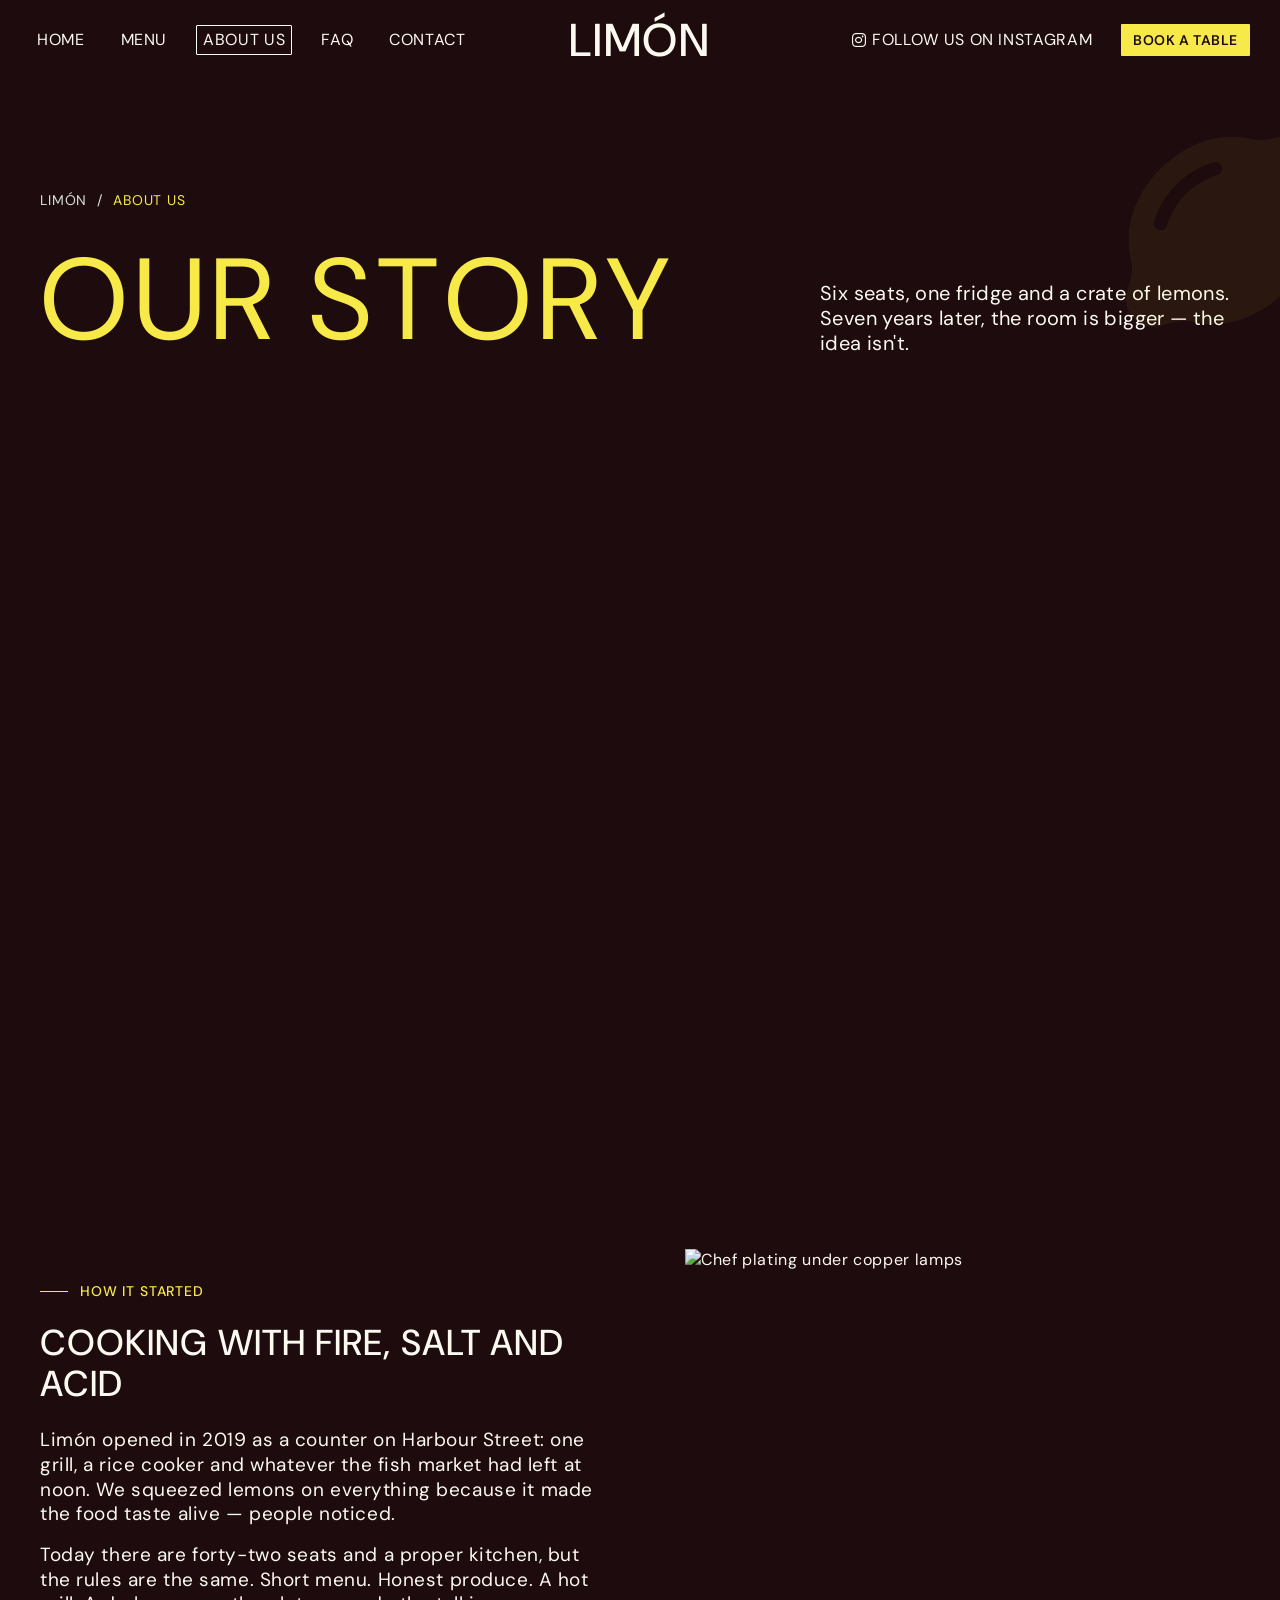
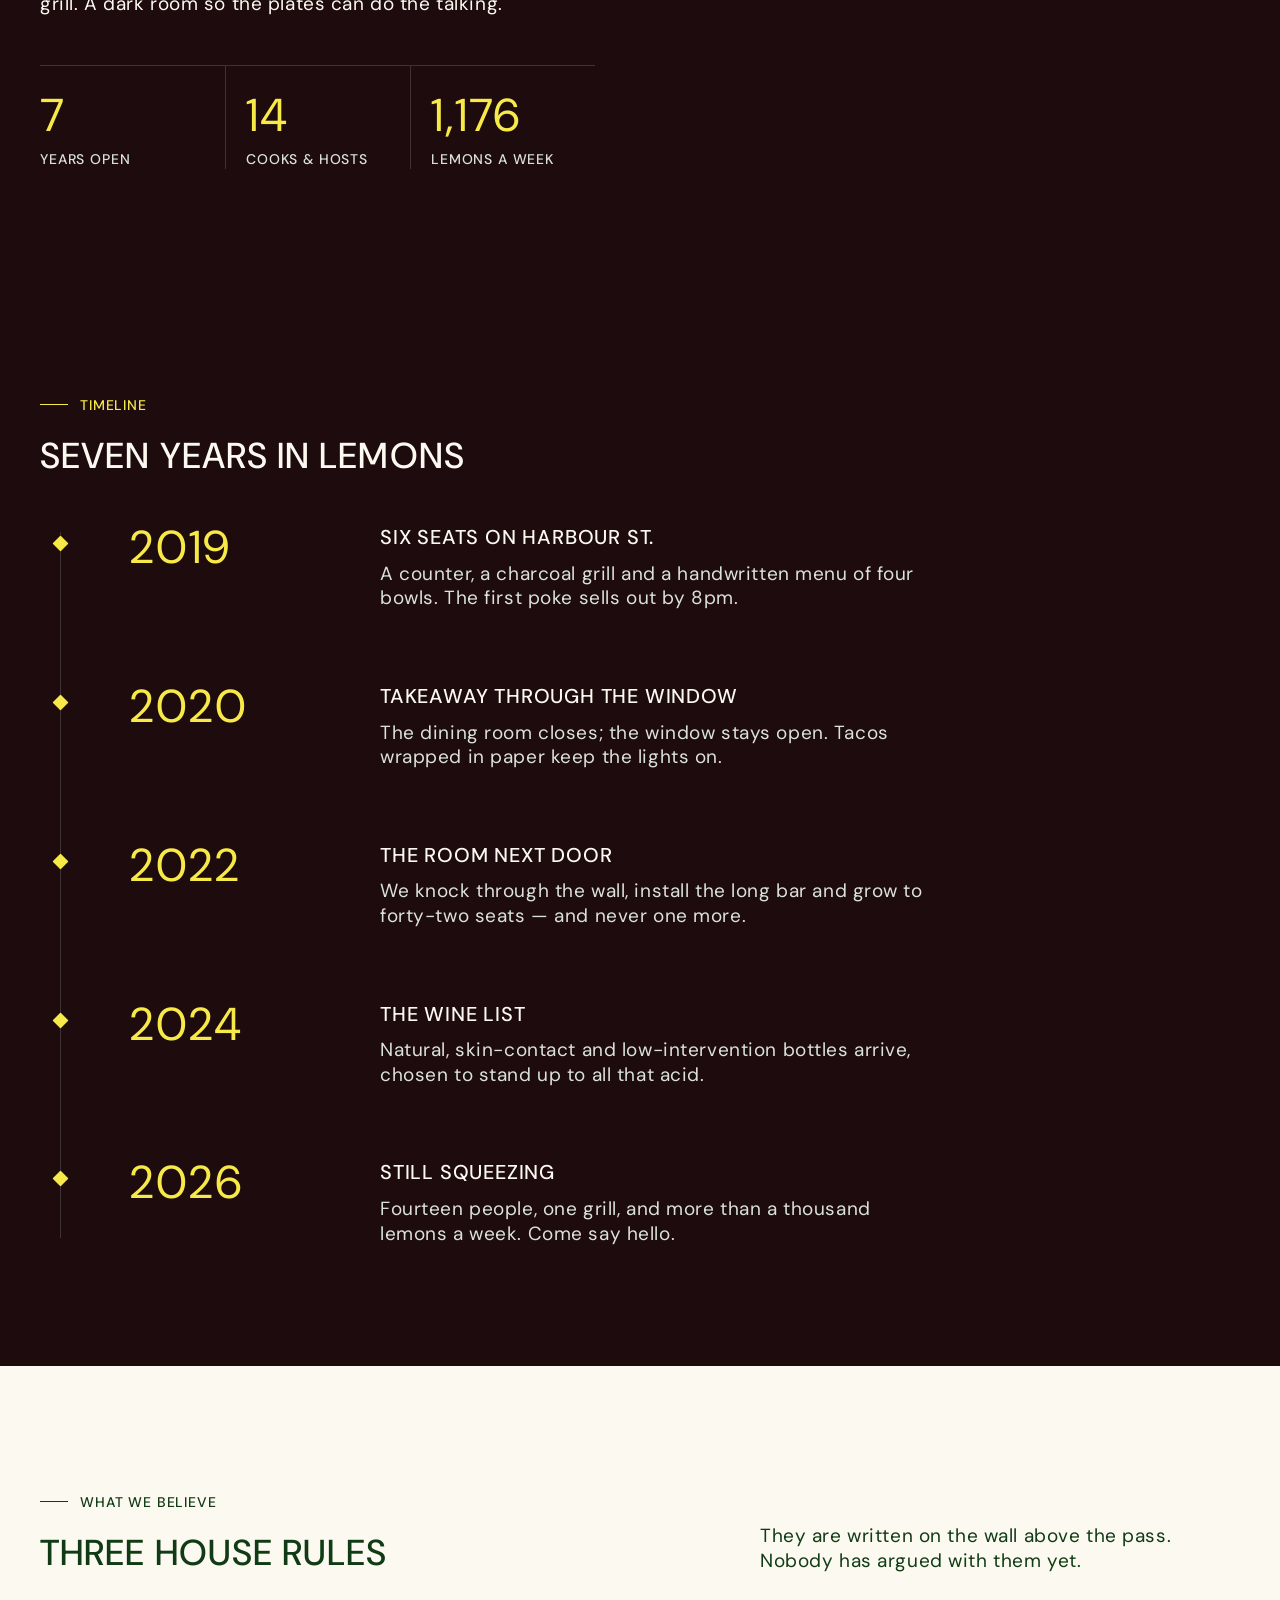
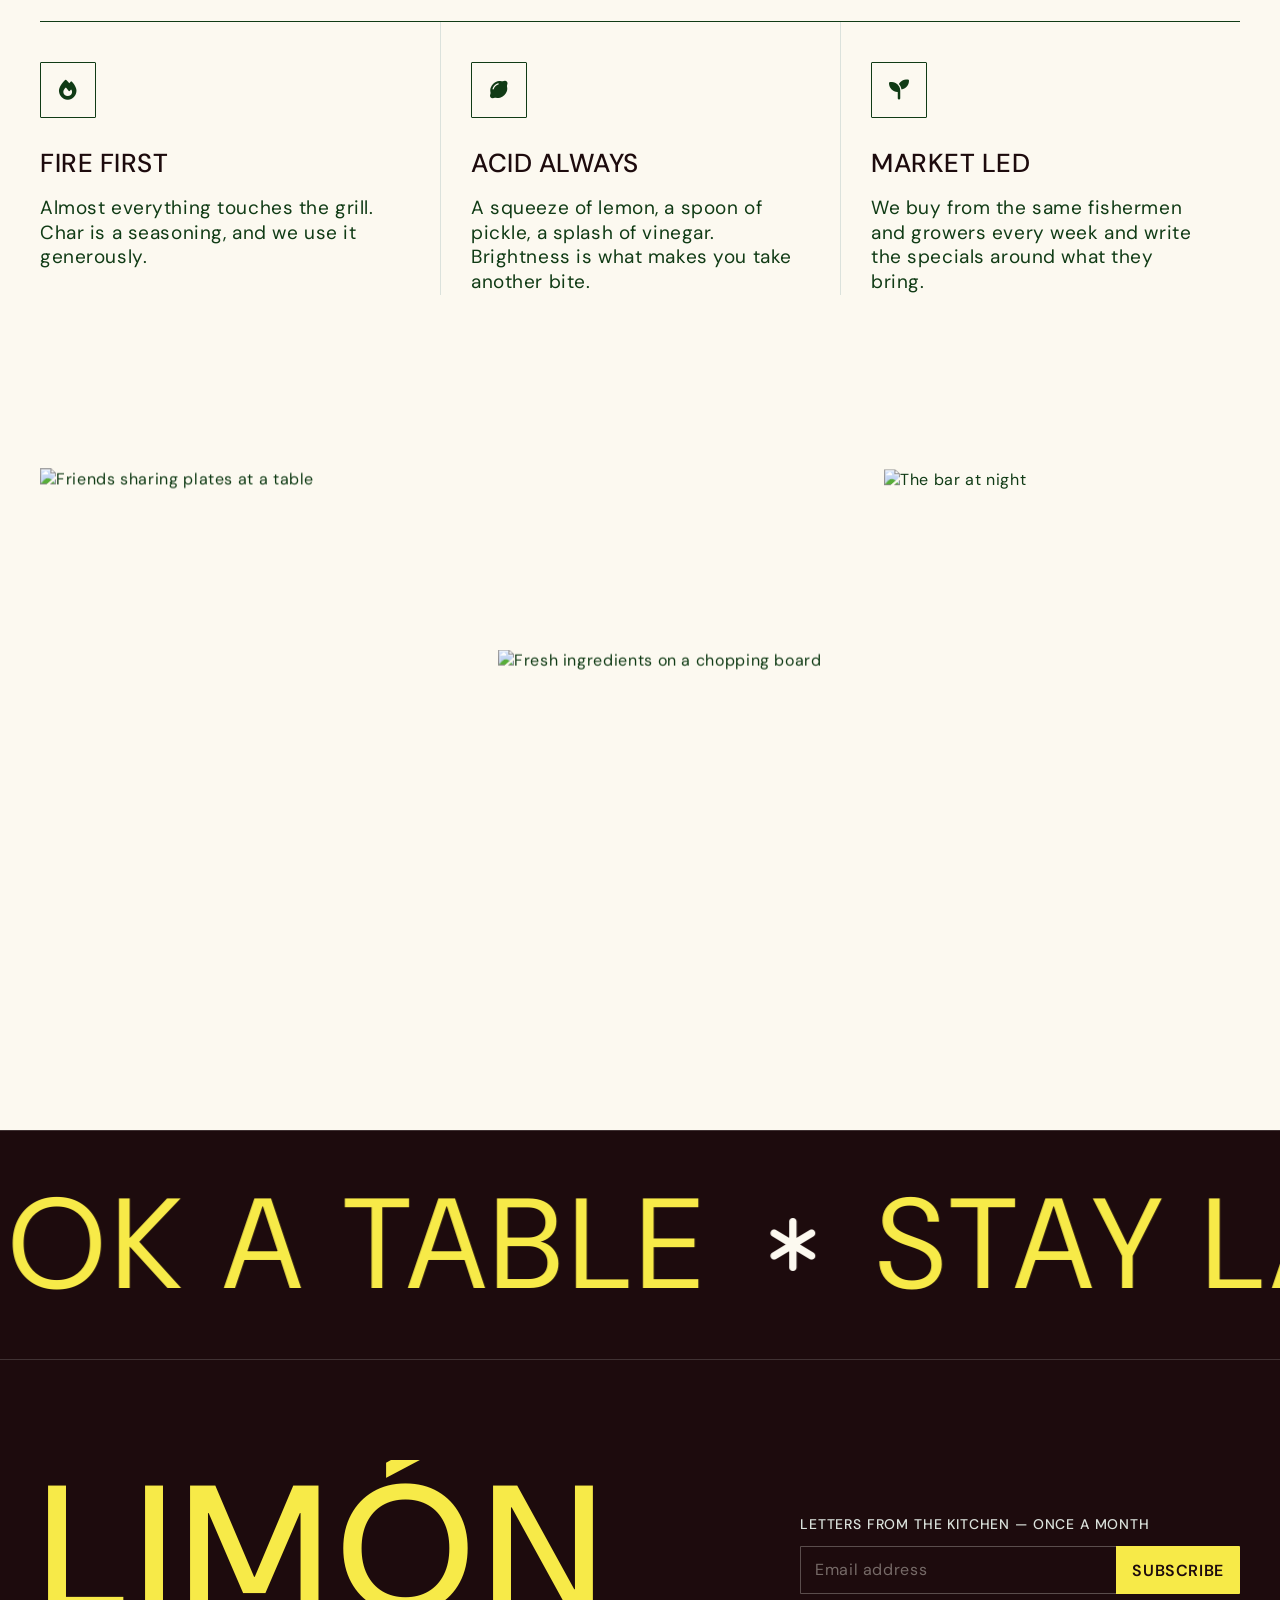
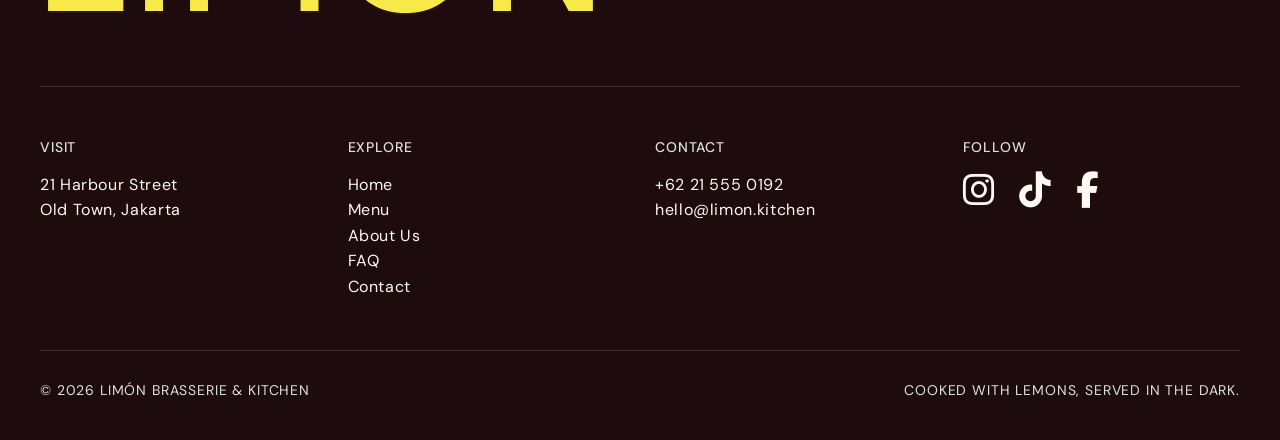
==== about.html @ ebf8ff34 "Add Limón restaurant website Five-page static site (home, menu, about, FAQ, contact) with page trans" ====
<!DOCTYPE html>
<html lang="en">
<head>
  <meta charset="UTF-8" />
  <meta name="viewport" content="width=device-width, initial-scale=1.0" />
  <title>About Us — Limón</title>
  <meta name="description" content="From a six-seat counter to a 42-seat brasserie: the story of Limón on Harbour Street." />
  <link rel="preconnect" href="https://fonts.googleapis.com" />
  <link rel="preconnect" href="https://fonts.gstatic.com" crossorigin />
  <link href="https://fonts.googleapis.com/css2?family=DM+Sans:opsz,wght@9..40,300;9..40,400;9..40,500;9..40,600;9..40,700&display=swap" rel="stylesheet" />
  <link rel="stylesheet" href="https://cdnjs.cloudflare.com/ajax/libs/font-awesome/6.5.1/css/all.min.css" />
  <link rel="stylesheet" href="css/style.css" />
</head>
<body class="page-about">

  <!-- Page transition curtain -->
  <div class="curtain" aria-hidden="true">
    <div class="curtain__panel curtain__panel--lemon"></div>
    <div class="curtain__panel"><span class="curtain__logo">LIMÓN</span></div>
  </div>

  <!-- ============ TOP NAVIGATION ============ -->
  <header class="nav" id="nav">
    <div class="nav__inner">
      <nav class="nav__group nav__group--left" aria-label="Primary">
        <a href="index.html" class="nav__link">Home</a>
        <a href="menu.html" class="nav__link">Menu</a>
        <a href="about.html" class="nav__link is-active">About Us</a>
        <a href="faq.html" class="nav__link">FAQ</a>
        <a href="contact.html" class="nav__link">Contact</a>
      </nav>

      <a href="index.html" class="nav__logo">LIMÓN</a>

      <div class="nav__group nav__group--right">
        <a href="https://instagram.com" target="_blank" rel="noopener" class="nav__link nav__link--ig">
          <i class="fa-brands fa-instagram"></i> Follow us on Instagram
        </a>
        <a href="contact.html" class="btn btn--lemon btn--sm">Book a table</a>
      </div>

      <button class="nav__toggle" id="navToggle" aria-label="Open menu" aria-expanded="false">
        <span></span><span></span>
      </button>
    </div>
    <div class="nav__progress" aria-hidden="true"></div>

    <!-- Mobile drawer -->
    <div class="drawer" id="drawer" aria-hidden="true">
      <a href="index.html" class="drawer__link">Home <small>01</small></a>
      <a href="menu.html" class="drawer__link">Menu <small>02</small></a>
      <a href="about.html" class="drawer__link is-active">About Us <small>03</small></a>
      <a href="faq.html" class="drawer__link">FAQ <small>04</small></a>
      <a href="contact.html" class="drawer__link">Contact <small>05</small></a>
      <a href="contact.html" class="btn btn--lemon drawer__cta">Book a table</a>
      <a href="https://instagram.com" target="_blank" rel="noopener" class="drawer__ig">
        <i class="fa-brands fa-instagram"></i> Follow us on Instagram
      </a>
    </div>
  </header>

  <main>
    <!-- ============ PAGE HERO ============ -->
    <section class="page-hero">
      <i class="fa-solid fa-lemon page-hero__deco" aria-hidden="true"></i>
      <div class="container">
        <nav class="page-hero__crumb reveal" aria-label="Breadcrumb"><a href="index.html">Limón</a><span>/</span><span>About us</span></nav>
        <div class="page-hero__row">
          <h1 class="page-hero__title" data-split="chars" data-delay="200">Our Story</h1>
          <p class="page-hero__sub reveal">Six seats, one fridge and a crate of lemons. Seven years later, the room is bigger — the idea isn't.</p>
        </div>
      </div>
    </section>

    <div class="banner img-reveal">
      <img src="https://images.unsplash.com/photo-1517248135467-4c7edcad34c4?auto=format&amp;fit=crop&amp;w=2000&amp;q=80" alt="The Limón dining room at night" data-parallax="0.18" data-scale="1.2" />
    </div>

    <!-- ============ STORY ============ -->
    <section class="section section--dark">
      <div class="container about__inner">
        <div class="about__text">
          <p class="eyebrow reveal">How it started</p>
          <h2 class="heading heading--cream" data-split="words">Cooking with fire, salt and acid</h2>
          <p class="body body--cream reveal">Limón opened in 2019 as a counter on Harbour Street: one grill, a rice cooker and whatever the fish market had left at noon. We squeezed lemons on everything because it made the food taste alive — people noticed.</p>
          <p class="body body--cream reveal">Today there are forty-two seats and a proper kitchen, but the rules are the same. Short menu. Honest produce. A hot grill. A dark room so the plates can do the talking.</p>
          <div class="stats reveal">
            <div class="stat"><span class="stat__num" data-count="7">0</span><span class="caption">Years open</span></div>
            <div class="stat"><span class="stat__num" data-count="14">0</span><span class="caption">Cooks &amp; hosts</span></div>
            <div class="stat"><span class="stat__num" data-count="1200" data-suffix="+">0</span><span class="caption">Lemons a week</span></div>
          </div>
        </div>
        <div class="about__media img-reveal">
          <img src="https://images.unsplash.com/photo-1577219491135-ce391730fb2c?auto=format&amp;fit=crop&amp;w=1200&amp;q=80" alt="Chef plating under copper lamps" loading="lazy" data-parallax="0.1" />
        </div>
      </div>
    </section>

    <!-- ============ TIMELINE ============ -->
    <section class="section section--dark" style="padding-top:0">
      <div class="container">
        <div class="section-head">
          <p class="eyebrow reveal">Timeline</p>
          <h2 class="heading heading--cream" data-split="words">Seven years in lemons</h2>
        </div>
        <div class="timeline">
          <span class="timeline__track"></span><span class="timeline__fill"></span>
          <div class="tl-item reveal"><span class="tl-item__year">2019</span><div><h3>Six seats on Harbour St.</h3><p>A counter, a charcoal grill and a handwritten menu of four bowls. The first poke sells out by 8pm.</p></div></div>
          <div class="tl-item reveal"><span class="tl-item__year">2020</span><div><h3>Takeaway through the window</h3><p>The dining room closes; the window stays open. Tacos wrapped in paper keep the lights on.</p></div></div>
          <div class="tl-item reveal"><span class="tl-item__year">2022</span><div><h3>The room next door</h3><p>We knock through the wall, install the long bar and grow to forty-two seats — and never one more.</p></div></div>
          <div class="tl-item reveal"><span class="tl-item__year">2024</span><div><h3>The wine list</h3><p>Natural, skin-contact and low-intervention bottles arrive, chosen to stand up to all that acid.</p></div></div>
          <div class="tl-item reveal"><span class="tl-item__year">2026</span><div><h3>Still squeezing</h3><p>Fourteen people, one grill, and more than a thousand lemons a week. Come say hello.</p></div></div>
        </div>
      </div>
    </section>

    <!-- ============ VALUES ============ -->
    <section class="section section--cream">
      <div class="container">
        <div class="section-head section-head--split">
          <div>
            <p class="eyebrow eyebrow--dark reveal">What we believe</p>
            <h2 class="heading" data-split="words">Three house rules</h2>
          </div>
          <p class="body section-head__intro reveal">They are written on the wall above the pass. Nobody has argued with them yet.</p>
        </div>
        <div class="values">
          <div class="value reveal"><div class="value__icon"><i class="fa-solid fa-fire"></i></div><h3>Fire first</h3><p>Almost everything touches the grill. Char is a seasoning, and we use it generously.</p></div>
          <div class="value reveal"><div class="value__icon"><i class="fa-solid fa-lemon"></i></div><h3>Acid always</h3><p>A squeeze of lemon, a spoon of pickle, a splash of vinegar. Brightness is what makes you take another bite.</p></div>
          <div class="value reveal"><div class="value__icon"><i class="fa-solid fa-seedling"></i></div><h3>Market led</h3><p>We buy from the same fishermen and growers every week and write the specials around what they bring.</p></div>
        </div>
      </div>
    </section>

    <!-- ============ GALLERY ============ -->
    <section class="section section--cream" style="padding-top:0">
      <div class="container gallery">
        <div class="gallery__item img-reveal"><img src="https://images.unsplash.com/photo-1466978913421-dad2ebd01d17?auto=format&amp;fit=crop&amp;w=900&amp;q=80" alt="Friends sharing plates at a table" loading="lazy" data-parallax="0.06" /></div>
        <div class="gallery__item img-reveal"><img src="https://images.unsplash.com/photo-1466637574441-749b8f19452f?auto=format&amp;fit=crop&amp;w=900&amp;q=80" alt="Fresh ingredients on a chopping board" loading="lazy" data-parallax="0.14" /></div>
        <div class="gallery__item img-reveal"><img src="https://images.unsplash.com/photo-1514933651103-005eec06c04b?auto=format&amp;fit=crop&amp;w=900&amp;q=80" alt="The bar at night" loading="lazy" data-parallax="0.09" /></div>
      </div>
    </section>

    <!-- ============ CTA BAND ============ -->
    <a href="contact.html" class="cta-band" data-marquee="-1" data-speed="1.2" data-cursor="Book">
      <div class="marquee__track">
        <div class="marquee__group">
          <span>Book a table</span><i class="fa-solid fa-asterisk"></i>
          <span>Stay late</span><i class="fa-solid fa-asterisk"></i>
        </div>
      </div>
    </a>

  </main>

  <!-- ============ FOOTER ============ -->
  <footer class="footer">
    <div class="container">
      <div class="footer__top">
        <a href="index.html" class="footer__logo">LIMÓN</a>
        <form class="newsletter reveal" id="newsletter" novalidate>
          <label for="nlEmail" class="caption">Letters from the kitchen — once a month</label>
          <div class="newsletter__row">
            <input type="email" id="nlEmail" placeholder="Email address" required />
            <button type="submit" class="btn btn--lemon">Subscribe</button>
          </div>
          <p class="form__msg" id="nlMsg" role="status" aria-live="polite"></p>
        </form>
      </div>

      <div class="footer__cols">
        <div class="reveal">
          <span class="caption">Visit</span>
          <p>21 Harbour Street<br />Old Town, Jakarta</p>
        </div>
        <div class="reveal">
          <span class="caption">Explore</span>
          <ul>
            <li><a href="index.html">Home</a></li>
            <li><a href="menu.html">Menu</a></li>
            <li><a href="about.html">About Us</a></li>
            <li><a href="faq.html">FAQ</a></li>
            <li><a href="contact.html">Contact</a></li>
          </ul>
        </div>
        <div class="reveal">
          <span class="caption">Contact</span>
          <p><a href="tel:+62215550192">+62 21 555 0192</a><br /><a href="mailto:hello@limon.kitchen">hello@limon.kitchen</a></p>
        </div>
        <div class="reveal">
          <span class="caption">Follow</span>
          <div class="socials">
            <a href="https://instagram.com" target="_blank" rel="noopener" aria-label="Instagram"><i class="fa-brands fa-instagram"></i></a>
            <a href="https://tiktok.com" target="_blank" rel="noopener" aria-label="TikTok"><i class="fa-brands fa-tiktok"></i></a>
            <a href="https://facebook.com" target="_blank" rel="noopener" aria-label="Facebook"><i class="fa-brands fa-facebook-f"></i></a>
          </div>
        </div>
      </div>

      <div class="footer__bottom">
        <span>© <span class="js-year">2026</span> Limón Brasserie &amp; Kitchen</span>
        <span>Cooked with lemons, served in the dark.</span>
      </div>
    </div>
  </footer>

  <!-- Back to top -->
  <a href="#" class="to-top" id="toTop" aria-label="Back to top"><i class="fa-solid fa-chevron-up"></i></a>

  <script src="js/main.js"></script>
</body>
</html>
---- css/style.css ----
/* ==========================================================
   Limón — moody brasserie under candlelight
   ========================================================== */

:root {
  /* Colors */
  --color-black-olive: #1d0b0d;
  --color-forest-ink: #103b15;
  --color-lemon-zest: #f7ea48;
  --color-warm-cream: #fcf9f0;
  --color-sage-mist: #dbe2dc;
  --color-pure-white: #ffffff;
  --hairline-dark: rgba(219, 226, 220, 0.18);

  /* Type — VenusCom substitute */
  --font-venuscom: 'VenusCom', 'DM Sans', ui-sans-serif, system-ui, -apple-system, BlinkMacSystemFont, "Segoe UI", Roboto, sans-serif;

  /* Type scale */
  --text-caption: 14px;     --leading-caption: 1.45;     --tracking-caption: 0.84px;
  --text-body-sm: 16px;     --leading-body-sm: 1.37;     --tracking-body-sm: 0.64px;
  --text-body: 19px;        --leading-body: 1.3;         --tracking-body: 0.57px;
  --text-body-lg: 20px;     --leading-body-lg: 1.25;     --tracking-body-lg: 0.4px;
  --text-subheading: 26px;  --leading-subheading: 1.2;   --tracking-subheading: 0.52px;
  --text-heading-sm: 30px;  --leading-heading-sm: 1.15;  --tracking-heading-sm: 0.9px;
  --text-heading: 36px;     --leading-heading: 1.15;     --tracking-heading: 1.08px;
  --text-heading-lg: 46px;  --leading-heading-lg: 1.1;   --tracking-heading-lg: 1.84px;
  --text-display: 68px;     --leading-display: 1.01;     --tracking-display: 4.08px;
  --text-display-xl: 75px;  --leading-display-xl: 1;     --tracking-display-xl: 4.5px;

  /* Spacing */
  --spacing-4: 4px;
  --spacing-8: 8px;
  --spacing-12: 12px;
  --spacing-16: 16px;
  --spacing-20: 20px;
  --spacing-120: 120px;

  /* Layout */
  --page-max-width: 1200px;
  --section-gap: 60px;
  --card-padding: 30px;
  --gutter: 30px;
  --nav-h: 80px;

  /* Radius */
  --radius-cards: 0px;
  --radius-sm: 1px;
  --radius-circular: 40px;

  --ease: cubic-bezier(.2, .7, .2, 1);
  --ease-in-out: cubic-bezier(.76, 0, .24, 1);
}

/* ---------- Reset ---------- */
*, *::before, *::after { box-sizing: border-box; margin: 0; padding: 0; }
html { scroll-behavior: smooth; scroll-padding-top: var(--nav-h); -webkit-text-size-adjust: 100%; }
body {
  font-family: var(--font-venuscom);
  font-size: var(--text-body-sm);
  line-height: var(--leading-body-sm);
  letter-spacing: var(--tracking-body-sm);
  color: var(--color-warm-cream);
  background: var(--color-black-olive);
  -webkit-font-smoothing: antialiased;
  overflow-x: hidden;
}
img { display: block; max-width: 100%; }
a { color: inherit; text-decoration: none; }
button { font: inherit; letter-spacing: inherit; color: inherit; background: none; border: 0; cursor: pointer; }
ul { list-style: none; }
::selection { background: var(--color-lemon-zest); color: var(--color-black-olive); }

.container {
  width: 100%;
  max-width: calc(var(--page-max-width) + var(--gutter) * 2);
  margin: 0 auto;
  padding: 0 var(--gutter);
}

/* ==========================================================
   PAGE TRANSITION CURTAIN
   ========================================================== */
.curtain { position: fixed; inset: 0; z-index: 300; pointer-events: none; }
.curtain__panel {
  position: absolute;
  inset: 0;
  background: var(--color-black-olive);
  display: grid;
  place-items: center;
  animation: curtainUp .95s var(--ease-in-out) .2s both;
}
.curtain__panel--lemon { background: var(--color-lemon-zest); animation-delay: .32s; }
.curtain__logo {
  font-size: var(--text-heading-lg);
  font-weight: 500;
  letter-spacing: 0.3em;
  padding-left: 0.3em;
  color: var(--color-lemon-zest);
  animation: curtainLogo .6s var(--ease) both;
}
@keyframes curtainUp { from { transform: translateY(0); } to { transform: translateY(-100%); } }
@keyframes curtainIn { from { transform: translateY(100%); } to { transform: translateY(0); } }
@keyframes curtainLogo { from { opacity: 0; letter-spacing: 0.6em; } to { opacity: 1; letter-spacing: 0.3em; } }

.curtain.is-leaving { pointer-events: all; }
.curtain.is-leaving .curtain__panel--lemon { animation: curtainIn .55s var(--ease-in-out) 0s both; }
.curtain.is-leaving .curtain__panel:not(.curtain__panel--lemon) { animation: curtainIn .6s var(--ease-in-out) .12s both; }
.curtain.is-leaving .curtain__logo { animation: curtainLogo .5s var(--ease) .4s both; }

/* ==========================================================
   CUSTOM CURSOR + HOVER PREVIEW
   ========================================================== */
.cursor {
  position: fixed;
  top: 0; left: 0;
  z-index: 250;
  width: 10px; height: 10px;
  margin: -5px 0 0 -5px;
  border-radius: 50%;
  background: var(--color-pure-white);
  mix-blend-mode: difference;
  pointer-events: none;
  display: grid;
  place-items: center;
  opacity: 0;
  transition: width .35s var(--ease), height .35s var(--ease), margin .35s var(--ease), opacity .3s;
}
.cursor.is-visible { opacity: 1; }
.cursor.is-link { width: 44px; height: 44px; margin: -22px 0 0 -22px; }
.cursor.has-label { width: 92px; height: 92px; margin: -46px 0 0 -46px; }
.cursor__label {
  font-size: 12px;
  font-weight: 600;
  letter-spacing: 0.08em;
  text-transform: uppercase;
  color: var(--color-black-olive);
  opacity: 0;
  transform: scale(.6);
  transition: opacity .25s, transform .35s var(--ease);
}
.cursor.has-label .cursor__label { opacity: 1; transform: none; }
@media (hover: none), (pointer: coarse) { .cursor { display: none; } }

.hover-preview {
  position: fixed;
  top: 0; left: 0;
  z-index: 60;
  width: 260px;
  aspect-ratio: 4 / 5;
  margin: -170px 0 0 -130px;
  overflow: hidden;
  pointer-events: none;
  opacity: 0;
  transition: opacity .3s;
}
.hover-preview.is-visible { opacity: 1; }
.hover-preview img {
  position: absolute; inset: 0;
  width: 100%; height: 100%;
  object-fit: cover;
  opacity: 0;
  transform: scale(1.15);
  transition: opacity .35s, transform .6s var(--ease);
}
.hover-preview img.is-active { opacity: 1; transform: none; }

/* ---------- Typography ---------- */
.caption {
  display: block;
  font-size: var(--text-caption);
  line-height: var(--leading-caption);
  letter-spacing: var(--tracking-caption);
  text-transform: uppercase;
  font-weight: 500;
  color: var(--color-sage-mist);
}
.eyebrow {
  display: inline-flex;
  align-items: center;
  gap: 12px;
  font-size: var(--text-caption);
  line-height: var(--leading-caption);
  letter-spacing: var(--tracking-caption);
  text-transform: uppercase;
  font-weight: 500;
  color: var(--color-lemon-zest);
  margin-bottom: var(--spacing-20);
}
.eyebrow::before {
  content: '';
  width: 28px; height: 1px;
  background: currentColor;
  transform-origin: left;
  transform: scaleX(0);
  transition: transform .9s var(--ease) .3s;
}
.eyebrow.is-in::before, .is-in .eyebrow::before { transform: scaleX(1); }
.eyebrow--dark { color: var(--color-forest-ink); }

.heading-sm {
  font-size: var(--text-heading-sm);
  line-height: var(--leading-heading-sm);
  letter-spacing: var(--tracking-heading-sm);
  font-weight: 500;
  text-transform: uppercase;
}
.heading {
  font-size: var(--text-heading);
  line-height: var(--leading-heading);
  letter-spacing: var(--tracking-heading);
  font-weight: 500;
  text-transform: uppercase;
  color: var(--color-forest-ink);
  margin-bottom: 24px;
}
.heading--cream { color: var(--color-warm-cream); }
.heading-lg {
  font-size: var(--text-heading-lg);
  line-height: var(--leading-heading-lg);
  letter-spacing: var(--tracking-heading-lg);
  font-weight: 400;
  text-transform: uppercase;
  color: var(--color-lemon-zest);
  margin-bottom: 40px;
}
.body {
  font-size: var(--text-body);
  line-height: var(--leading-body);
  letter-spacing: var(--tracking-body);
  font-weight: 400;
  color: var(--color-forest-ink);
  max-width: 640px;
}
.body + .body { margin-top: 16px; }
.body--cream { color: var(--color-warm-cream); }

/* ---------- Buttons & links ---------- */
.btn {
  position: relative;
  display: inline-flex;
  align-items: center;
  justify-content: center;
  gap: 8px;
  padding: 12px 16px;
  border-radius: var(--radius-sm);
  font-size: var(--text-body-sm);
  font-weight: 600;
  letter-spacing: 0.04em;
  line-height: 1.2;
  text-transform: uppercase;
  white-space: nowrap;
  overflow: hidden;
  isolation: isolate;
  transition: color .35s var(--ease), transform .4s var(--ease);
}
.btn--lemon { background: var(--color-lemon-zest); color: var(--color-black-olive); }
/* cream wipe fills from below on hover */
.btn--lemon::before {
  content: '';
  position: absolute; inset: 0;
  z-index: -1;
  background: var(--color-warm-cream);
  transform: translateY(101%);
  transition: transform .45s var(--ease);
}
.btn--lemon:hover::before { transform: none; }
.btn__text { display: inline-block; position: relative; overflow: hidden; }
.btn__text span { display: block; transition: transform .45s var(--ease); }
.btn__text span + span { position: absolute; top: 100%; left: 0; }
.btn:hover .btn__text span { transform: translateY(-100%); }
.btn--sm { padding: 8px 12px; font-size: var(--text-caption); }

.link-ghost {
  position: relative;
  display: inline-flex;
  align-items: center;
  gap: 6px;
  font-size: var(--text-body-sm);
  font-weight: 500;
  letter-spacing: 0.04em;
  text-transform: uppercase;
  color: var(--color-forest-ink);
  padding-bottom: 3px;
}
.link-ghost::after {
  content: '';
  position: absolute;
  left: 0; right: 0; bottom: 0;
  height: 1px;
  background: currentColor;
  transform: scaleX(0);
  transform-origin: right;
  transition: transform .5s var(--ease);
}
.link-ghost:hover::after { transform: scaleX(1); transform-origin: left; }
.link-ghost i { font-size: 14px; transition: transform .35s var(--ease); }
.link-ghost:hover i { transform: translateX(5px); }
.link-ghost--cream { color: var(--color-warm-cream); }
.link-ghost--lemon { color: var(--color-lemon-zest); }

/* ==========================================================
   NAVIGATION
   ========================================================== */
.nav {
  position: sticky;
  top: 0;
  z-index: 100;
  background: var(--color-black-olive);
  border-bottom: 1px solid transparent;
  transition: border-color .3s, transform .5s var(--ease);
}
.nav.is-scrolled { border-bottom-color: var(--hairline-dark); }
.nav.is-hidden { transform: translateY(-100%); }
.nav__progress {
  position: absolute;
  left: 0; bottom: -1px;
  width: 100%; height: 2px;
  background: var(--color-lemon-zest);
  transform-origin: left;
  transform: scaleX(0);
}
.nav__inner {
  display: grid;
  grid-template-columns: 1fr auto 1fr;
  align-items: center;
  height: var(--nav-h);
  padding: 0 var(--gutter);
  max-width: 1440px;
  margin: 0 auto;
}
.nav__group { display: flex; align-items: center; gap: 22px; }
.nav__group--right { justify-content: flex-end; }
.nav__link {
  position: relative;
  font-size: var(--text-body-sm);
  font-weight: 400;
  letter-spacing: 0.04em;
  text-transform: uppercase;
  color: var(--color-warm-cream);
  padding: 3px 6px;
  border: 1px solid transparent;
  border-radius: var(--radius-sm);
  transition: border-color .3s, color .2s;
  white-space: nowrap;
  overflow: hidden;
}
.nav__link span { display: block; transition: transform .45s var(--ease); }
.nav__link span + span { position: absolute; left: 6px; top: calc(100% + 3px); color: var(--color-lemon-zest); }
.nav__link:hover span { transform: translateY(calc(-100% - 3px)); }
.nav__link.is-active { border-color: var(--color-pure-white); }
.nav__link--ig { display: inline-flex; gap: 6px; align-items: center; }
.nav__link--ig:hover { color: var(--color-lemon-zest); }
.nav__logo {
  display: flex;
  font-size: var(--text-heading-lg);
  font-weight: 500;
  letter-spacing: var(--tracking-heading-lg);
  line-height: 1;
  color: var(--color-warm-cream);
  padding: 0 32px;
}
.nav__logo span { display: inline-block; transition: transform .45s var(--ease), color .3s; }
.nav__logo:hover span { color: var(--color-lemon-zest); transform: translateY(-4px); }
.nav__logo:hover span:nth-child(2) { transition-delay: .04s; }
.nav__logo:hover span:nth-child(3) { transition-delay: .08s; }
.nav__logo:hover span:nth-child(4) { transition-delay: .12s; }
.nav__logo:hover span:nth-child(5) { transition-delay: .16s; }

.nav__toggle {
  display: none;
  width: 40px; height: 40px;
  position: relative;
  justify-self: end;
}
.nav__toggle span {
  position: absolute;
  left: 8px; right: 8px;
  height: 1px;
  background: var(--color-warm-cream);
  transition: transform .4s var(--ease), top .4s var(--ease), right .4s var(--ease);
}
.nav__toggle span:first-child { top: 15px; }
.nav__toggle span:last-child { top: 24px; right: 14px; }
.nav__toggle:hover span:last-child { right: 8px; }
.nav__toggle[aria-expanded="true"] span:first-child { top: 20px; transform: rotate(45deg); }
.nav__toggle[aria-expanded="true"] span:last-child { top: 20px; right: 8px; transform: rotate(-45deg); }

.drawer {
  position: fixed;
  top: var(--nav-h); left: 0; right: 0;
  height: calc(100vh - var(--nav-h));
  height: calc(100dvh - var(--nav-h));
  display: flex;
  flex-direction: column;
  padding: 16px var(--gutter) 40px;
  background: var(--color-black-olive);
  border-top: 1px solid var(--hairline-dark);
  clip-path: inset(0 0 100% 0);
  visibility: hidden;
  transition: clip-path .7s var(--ease-in-out), visibility 0s .7s;
  overflow-y: auto;
}
.nav.is-open .drawer { clip-path: inset(0 0 0 0); visibility: visible; transition: clip-path .7s var(--ease-in-out); }
.drawer > * { opacity: 0; transform: translateY(30px); transition: opacity .5s, transform .6s var(--ease); }
.nav.is-open .drawer > * { opacity: 1; transform: none; }
.nav.is-open .drawer > *:nth-child(1) { transition-delay: .2s; }
.nav.is-open .drawer > *:nth-child(2) { transition-delay: .26s; }
.nav.is-open .drawer > *:nth-child(3) { transition-delay: .32s; }
.nav.is-open .drawer > *:nth-child(4) { transition-delay: .38s; }
.nav.is-open .drawer > *:nth-child(5) { transition-delay: .44s; }
.nav.is-open .drawer > *:nth-child(6) { transition-delay: .5s; }
.nav.is-open .drawer > *:nth-child(7) { transition-delay: .56s; }
.drawer__link {
  display: flex;
  justify-content: space-between;
  align-items: center;
  font-size: var(--text-heading);
  letter-spacing: var(--tracking-heading);
  text-transform: uppercase;
  padding: 16px 0;
  border-bottom: 1px solid var(--hairline-dark);
}
.drawer__link small { font-size: var(--text-caption); color: var(--color-sage-mist); letter-spacing: var(--tracking-caption); }
.drawer__link.is-active { color: var(--color-lemon-zest); }
.drawer__cta { margin-top: 28px; align-self: flex-start; }
.drawer__ig {
  margin-top: 20px;
  font-size: var(--text-caption);
  letter-spacing: var(--tracking-caption);
  text-transform: uppercase;
  color: var(--color-sage-mist);
}

/* ==========================================================
   HERO (home)
   ========================================================== */
.hero {
  position: relative;
  min-height: calc(100vh - var(--nav-h));
  min-height: calc(100svh - var(--nav-h));
  display: flex;
  flex-direction: column;
  justify-content: space-between;
  background: var(--color-black-olive);
  overflow: hidden;
}
.hero__media {
  position: absolute;
  top: 0; right: 0; bottom: 96px;
  width: 60%;
  overflow: hidden;
  clip-path: inset(0 0 0 100%);
  animation: wipeLeft 1.4s var(--ease-in-out) .9s forwards;
}
@keyframes wipeLeft { to { clip-path: inset(0 0 0 0); } }
.hero__slides { position: absolute; inset: -8% 0; }
.hero__slide {
  position: absolute; inset: 0;
  opacity: 0;
  transition: opacity 1.4s ease;
}
.hero__slide img { width: 100%; height: 100%; object-fit: cover; }
.hero__slide.is-active { opacity: 1; }
.hero__slide.is-active img { animation: kenburns 7s linear both; }
@keyframes kenburns { from { transform: scale(1.14) translateX(1.5%); } to { transform: scale(1.02) translateX(0); } }

.hero__counter {
  position: absolute;
  right: 24px; bottom: 20px;
  z-index: 2;
  display: flex;
  align-items: center;
  gap: 12px;
  font-size: var(--text-caption);
  letter-spacing: var(--tracking-caption);
  color: var(--color-warm-cream);
  background: var(--color-black-olive);
  padding: 8px 12px;
}
.hero__bar { width: 60px; height: 1px; background: var(--hairline-dark); position: relative; overflow: hidden; }
.hero__bar i { position: absolute; inset: 0; background: var(--color-lemon-zest); transform-origin: left; transform: scaleX(0); }
.hero__bar i.is-running { animation: barFill 6s linear forwards; }
@keyframes barFill { to { transform: scaleX(1); } }

.hero__content {
  position: relative;
  z-index: 2;
  padding-top: 120px;
  padding-bottom: 60px;
}
.hero__title {
  display: flex;
  flex-direction: column;
  gap: 20px;
  font-size: var(--text-display-xl);
  line-height: var(--leading-display-xl);
  letter-spacing: var(--tracking-display-xl);
  font-weight: 400;
  text-transform: uppercase;
  color: var(--color-lemon-zest);
  margin-bottom: 28px;
}
.hero__title > span:last-child { padding-left: 1.4em; }
.hero__sub {
  font-size: var(--text-body-lg);
  line-height: var(--leading-body-lg);
  letter-spacing: var(--tracking-body-lg);
  color: var(--color-warm-cream);
  max-width: 420px;
  margin-bottom: 36px;
}
.hero__actions { display: flex; align-items: center; gap: 28px; flex-wrap: wrap; }

.hero__info {
  position: relative;
  z-index: 2;
  display: grid;
  grid-template-columns: repeat(3, 1fr);
  height: 96px;
  align-items: center;
}
.hero__info::before {
  content: '';
  position: absolute; top: 0; left: var(--gutter); right: var(--gutter);
  height: 1px; background: var(--hairline-dark);
  transform-origin: left; transform: scaleX(0);
  animation: lineGrow 1.4s var(--ease) 1.2s forwards;
}
@keyframes lineGrow { to { transform: scaleX(1); } }
.hero__info-item { display: flex; flex-direction: column; gap: 4px; font-size: var(--text-body-sm); }
.hero__info-item + .hero__info-item { padding-left: 30px; border-left: 1px solid var(--hairline-dark); }
.hero__info-item a:hover { color: var(--color-lemon-zest); }

/* Rotating badge */
.badge {
  position: absolute;
  z-index: 3;
  left: 40%;
  bottom: 60px;
  width: 150px; height: 150px;
  margin-left: -75px;
  opacity: 0;
  transform: scale(.4) rotate(-90deg);
  animation: badgeIn 1.2s var(--ease) 1.7s forwards;
}
@keyframes badgeIn { to { opacity: 1; transform: none; } }
.badge__ring { width: 100%; height: 100%; will-change: transform; }
.badge__ring circle { fill: var(--color-black-olive); }
.badge__ring text {
  fill: var(--color-lemon-zest);
  font-family: var(--font-venuscom);
  font-size: 13.5px;
  font-weight: 500;
  letter-spacing: 3.2px;
  text-transform: uppercase;
}
.badge__icon {
  position: absolute;
  inset: 0;
  display: grid;
  place-items: center;
  font-size: 30px;
  color: var(--color-lemon-zest);
  animation: bob 3s ease-in-out infinite;
}
@keyframes bob { 50% { transform: translateY(-6px) rotate(-12deg); } }

/* ==========================================================
   PAGE HERO (inner pages)
   ========================================================== */
.page-hero {
  position: relative;
  padding: 110px 0 70px;
  background: var(--color-black-olive);
  overflow: hidden;
}
.page-hero__crumb {
  display: flex;
  gap: 10px;
  font-size: var(--text-caption);
  letter-spacing: var(--tracking-caption);
  text-transform: uppercase;
  color: var(--color-sage-mist);
  margin-bottom: 36px;
}
.page-hero__crumb a:hover { color: var(--color-lemon-zest); }
.page-hero__crumb span:last-child { color: var(--color-lemon-zest); }
.page-hero__row {
  display: grid;
  grid-template-columns: 1.3fr 1fr;
  gap: 40px;
  align-items: end;
}
.page-hero__title {
  font-size: clamp(var(--text-heading-lg), 9vw, 128px);
  line-height: .95;
  letter-spacing: 0.06em;
  font-weight: 400;
  text-transform: uppercase;
  color: var(--color-lemon-zest);
}
.page-hero__sub {
  font-size: var(--text-body-lg);
  line-height: var(--leading-body-lg);
  letter-spacing: var(--tracking-body-lg);
  color: var(--color-warm-cream);
  max-width: 420px;
  justify-self: end;
}
.page-hero__deco {
  position: absolute;
  right: -40px; top: 40px;
  font-size: 220px;
  color: var(--color-lemon-zest);
  opacity: .06;
  animation: spin 40s linear infinite;
  pointer-events: none;
}
@keyframes spin { to { transform: rotate(360deg); } }

.banner {
  height: 70vh;
  min-height: 420px;
  overflow: hidden;
  position: relative;
}
.banner img { width: 100%; height: 100%; object-fit: cover; transform: scale(1.2); will-change: transform; }

/* ==========================================================
   MARQUEES
   ========================================================== */
.marquee {
  overflow: hidden;
  background: var(--color-black-olive);
  border-top: 1px solid var(--hairline-dark);
  border-bottom: 1px solid var(--hairline-dark);
  padding: 22px 0;
}
.marquee__track {
  display: flex;
  align-items: center;
  width: max-content;
  will-change: transform;
}
.marquee__group { display: flex; align-items: center; gap: 40px; padding-right: 40px; }
.marquee__group span {
  font-size: var(--text-heading-sm);
  letter-spacing: var(--tracking-heading-sm);
  text-transform: uppercase;
  color: var(--color-warm-cream);
  white-space: nowrap;
}
.marquee__group i { color: var(--color-lemon-zest); font-size: 18px; animation: spin 6s linear infinite; }
.marquee--lemon { background: var(--color-lemon-zest); border: 0; }
.marquee--lemon .marquee__group span { color: var(--color-black-olive); }
.marquee--lemon .marquee__group i { color: var(--color-black-olive); }

/* Image strip */
.strip { overflow: hidden; background: var(--color-black-olive); padding: 0 0 var(--spacing-120); }
.strip .marquee__group { gap: 20px; padding-right: 20px; align-items: flex-start; }
.strip figure { width: 340px; flex-shrink: 0; }
.strip figure:nth-child(even) { width: 260px; margin-top: 80px; }
.strip .strip__img { aspect-ratio: 4 / 5; overflow: hidden; }
.strip img { width: 100%; height: 100%; object-fit: cover; transition: transform 1s var(--ease); }
.strip figure:hover img { transform: scale(1.08); }
.strip figcaption { margin-top: 12px; }

/* Big CTA band */
.cta-band {
  display: block;
  background: var(--color-black-olive);
  border-top: 1px solid var(--hairline-dark);
  border-bottom: 1px solid var(--hairline-dark);
  padding: 50px 0;
  overflow: hidden;
}
.cta-band .marquee__group { gap: 60px; padding-right: 60px; }
.cta-band .marquee__group span {
  font-size: clamp(64px, 10vw, 150px);
  line-height: 1;
  letter-spacing: 0.06em;
  color: var(--color-lemon-zest);
  transition: color .4s;
}
.cta-band .marquee__group i { font-size: 60px; color: var(--color-warm-cream); animation-duration: 10s; }
.cta-band:hover .marquee__group span { color: var(--color-warm-cream); }
.cta-band:hover .marquee__group i { color: var(--color-lemon-zest); }

/* ==========================================================
   SECTIONS
   ========================================================== */
.section { padding: var(--spacing-120) 0; position: relative; }
.section--cream { background: var(--color-warm-cream); color: var(--color-forest-ink); }
.section--dark { background: var(--color-black-olive); color: var(--color-warm-cream); }
.section--forest { background: var(--color-forest-ink); color: var(--color-warm-cream); }

.section-head { margin-bottom: 48px; }
.section-head--split {
  display: grid;
  grid-template-columns: 1fr 1fr;
  gap: 30px;
  align-items: end;
}
.section-head--split .heading { margin-bottom: 0; }
.section-head__intro { justify-self: end; max-width: 480px; }
.section-foot { margin-top: 64px; display: flex; justify-content: center; }

/* Scroll-scrubbed statement */
.statement {
  font-size: clamp(var(--text-heading-sm), 4.2vw, 56px);
  line-height: 1.2;
  letter-spacing: 0.03em;
  font-weight: 400;
  color: var(--color-forest-ink);
  max-width: 1100px;
}
.statement .sw { opacity: .14; transition: opacity .35s ease; }
.statement .sw.is-lit { opacity: 1; }
.statement__pill {
  display: inline-block;
  width: 1.9em; height: .95em;
  vertical-align: -0.08em;
  overflow: hidden;
  margin: 0 .1em;
}
.statement__pill img { width: 100%; height: 100%; object-fit: cover; }
.statement-wrap { display: grid; grid-template-columns: 200px 1fr; gap: 30px; }

/* ---------- Menu filters ---------- */
.filters {
  display: flex;
  flex-wrap: wrap;
  gap: 8px;
  padding-bottom: 24px;
  margin-bottom: 48px;
  border-bottom: 1px solid var(--color-forest-ink);
}
.filters--sticky {
  position: sticky;
  top: 0;
  z-index: 20;
  background: var(--color-warm-cream);
  padding-top: 20px;
  transition: top .5s var(--ease);
}
body.nav-visible .filters--sticky { top: var(--nav-h); }
.filter {
  position: relative;
  font-size: var(--text-body-sm);
  font-weight: 500;
  letter-spacing: 0.04em;
  text-transform: uppercase;
  color: var(--color-forest-ink);
  padding: 6px 10px;
  border: 1px solid transparent;
  border-radius: var(--radius-sm);
  transition: border-color .3s, color .3s;
}
.filter sup { font-size: 10px; margin-left: 3px; opacity: .6; }
.filter:hover { border-color: var(--color-sage-mist); }
.filter.is-active { border-color: var(--color-forest-ink); }

/* ---------- Food cards ---------- */
.grid--3 {
  display: grid;
  grid-template-columns: repeat(3, 1fr);
  column-gap: 30px;
  row-gap: 64px;
}
.food-card { display: flex; flex-direction: column; transition: opacity .35s ease, transform .5s var(--ease); }
.food-card.is-hidden { display: none; }
.food-card.is-leaving { opacity: 0; transform: scale(.96) translateY(10px); }
.food-card.is-entering { opacity: 0; transform: translateY(30px); }
.food-card__img {
  position: relative;
  aspect-ratio: 1 / 1;
  overflow: hidden;
  border-radius: var(--radius-cards);
  background: var(--color-sage-mist);
  margin-bottom: 30px;
}
.food-card__img img {
  width: 100%; height: 100%;
  object-fit: cover;
  transition: transform 1.1s var(--ease);
}
.food-card:hover .food-card__img img { transform: scale(1.07) rotate(.6deg); }
.food-card__tag {
  position: absolute;
  top: 16px; left: 16px;
  font-size: 12px;
  font-weight: 600;
  letter-spacing: 0.08em;
  text-transform: uppercase;
  background: var(--color-black-olive);
  color: var(--color-lemon-zest);
  padding: 5px 8px;
  border-radius: var(--radius-sm);
}
.food-card__head {
  display: flex;
  justify-content: space-between;
  align-items: baseline;
  gap: 12px;
  margin-bottom: 12px;
}
.food-card__title {
  font-size: var(--text-body-lg);
  line-height: var(--leading-body-lg);
  letter-spacing: 0.04em;
  font-weight: 500;
  text-transform: uppercase;
  color: var(--color-black-olive);
}
.food-card__price { font-size: var(--text-body-lg); font-weight: 500; color: var(--color-forest-ink); }
.food-card__desc {
  font-size: var(--text-body);
  line-height: var(--leading-body);
  letter-spacing: var(--tracking-body);
  color: var(--color-forest-ink);
  margin-bottom: 20px;
  flex: 1;
}

/* ---------- Featured dish ---------- */
.feature { padding-top: 0; }
.feature__inner {
  display: grid;
  grid-template-columns: 45% 55%;
  align-items: center;
  padding-top: var(--spacing-120);
  position: relative;
}
.feature__inner::before {
  content: '';
  position: absolute; top: 0; left: var(--gutter); right: var(--gutter);
  height: 1px; background: var(--color-sage-mist);
  transform-origin: left; transform: scaleX(0);
  transition: transform 1.4s var(--ease);
}
.feature__inner.is-in::before { transform: scaleX(1); }
.feature__text { padding-right: 60px; }
.feature__list { margin: 32px 0; border-top: 1px solid var(--color-forest-ink); }
.feature__list li {
  display: flex;
  justify-content: space-between;
  gap: 20px;
  padding: 14px 0;
  border-bottom: 1px solid var(--color-sage-mist);
  font-size: var(--text-body-sm);
  letter-spacing: var(--tracking-body-sm);
  transition: padding .4s var(--ease);
}
.feature__list li:hover { padding-left: 10px; padding-right: 10px; }
.feature__list li span:first-child { text-transform: uppercase; font-weight: 500; }
.feature__list li span:last-child { color: var(--color-forest-ink); opacity: .75; text-align: right; }
.feature__foot { display: flex; align-items: center; gap: 30px; }
.feature__price { font-size: var(--text-heading); letter-spacing: var(--tracking-heading); font-weight: 500; color: var(--color-black-olive); }
.feature__media { aspect-ratio: 5 / 4; overflow: hidden; position: relative; }
.feature__media img { width: 100%; height: 100%; object-fit: cover; }
.feature__media .badge { left: auto; right: 24px; bottom: 24px; margin: 0; width: 120px; height: 120px; animation: none; opacity: 1; transform: none; }

/* Image reveal (curtain wipe) */
.img-reveal { clip-path: inset(100% 0 0 0); transition: clip-path 1.4s var(--ease-in-out); }
.img-reveal.is-in { clip-path: inset(0 0 0 0); }
.img-reveal > img { transform: scale(1.3); transition: transform 1.8s var(--ease); }
.img-reveal.is-in > img { transform: scale(1); }
.img-reveal--left { clip-path: inset(0 100% 0 0); }
.img-reveal--left.is-in { clip-path: inset(0 0 0 0); }
[data-parallax] { will-change: transform; transition: none !important; }

/* ---------- About teaser / About ---------- */
.about__inner {
  display: grid;
  grid-template-columns: 1fr 1fr;
  gap: 90px;
  align-items: center;
}
.about__media { aspect-ratio: 4 / 5; overflow: hidden; }
.about__media img { width: 100%; height: 118%; object-fit: cover; }
.stats {
  display: grid;
  grid-template-columns: repeat(3, 1fr);
  margin-top: 48px;
  border-top: 1px solid var(--hairline-dark);
}
.section--cream .stats { border-top-color: var(--color-forest-ink); }
.stat { padding: 24px 16px 0 0; }
.stat + .stat { padding-left: 20px; border-left: 1px solid var(--hairline-dark); }
.section--cream .stat + .stat { border-left-color: var(--color-sage-mist); }
.stat__num {
  display: block;
  font-size: var(--text-heading-lg);
  line-height: var(--leading-heading-lg);
  letter-spacing: var(--tracking-heading-lg);
  color: var(--color-lemon-zest);
  margin-bottom: 8px;
  font-variant-numeric: tabular-nums;
}
.section--cream .stat__num { color: var(--color-forest-ink); }
.section--cream .stat .caption { color: var(--color-forest-ink); }

/* Timeline */
.timeline { position: relative; padding-left: 90px; }
.timeline__track, .timeline__fill {
  position: absolute;
  left: 20px; top: 8px; bottom: 8px;
  width: 1px;
}
.timeline__track { background: var(--hairline-dark); }
.timeline__fill { background: var(--color-lemon-zest); transform-origin: top; transform: scaleY(0); }
.tl-item { position: relative; padding-bottom: 72px; display: grid; grid-template-columns: 220px 1fr; gap: 30px; }
.tl-item:last-child { padding-bottom: 0; }
.tl-item::before {
  content: '';
  position: absolute;
  left: -75px; top: 14px;
  width: 11px; height: 11px;
  background: var(--color-black-olive);
  border: 1px solid var(--color-sage-mist);
  transform: rotate(45deg) scale(.6);
  transition: background-color .5s, border-color .5s, transform .6s var(--ease);
}
.tl-item.is-in::before { background: var(--color-lemon-zest); border-color: var(--color-lemon-zest); transform: rotate(45deg) scale(1); }
.tl-item__year {
  font-size: var(--text-heading-lg);
  line-height: 1;
  letter-spacing: var(--tracking-heading-lg);
  color: var(--color-lemon-zest);
}
.tl-item h3 { font-size: var(--text-body-lg); letter-spacing: 0.04em; font-weight: 500; text-transform: uppercase; margin-bottom: 10px; }
.tl-item p { font-size: var(--text-body); line-height: var(--leading-body); letter-spacing: var(--tracking-body); color: var(--color-sage-mist); max-width: 560px; }

/* Values */
.values { display: grid; grid-template-columns: repeat(3, 1fr); border-top: 1px solid var(--color-forest-ink); }
.value { padding: 40px 30px 0 0; }
.value + .value { padding-left: 30px; border-left: 1px solid var(--color-sage-mist); }
.value__icon {
  width: 56px; height: 56px;
  display: grid; place-items: center;
  border: 1px solid var(--color-forest-ink);
  border-radius: var(--radius-sm);
  font-size: 20px;
  color: var(--color-forest-ink);
  margin-bottom: 28px;
  transition: transform .8s var(--ease);
}
.value:hover .value__icon { transform: rotate(90deg); }
.value h3 { font-size: var(--text-subheading); letter-spacing: var(--tracking-subheading); font-weight: 500; text-transform: uppercase; margin-bottom: 14px; color: var(--color-black-olive); }
.value p { font-size: var(--text-body); line-height: var(--leading-body); letter-spacing: var(--tracking-body); }

/* Gallery (parallax) */
.gallery { display: grid; grid-template-columns: 1.2fr 1fr 1fr; gap: 30px; align-items: start; }
.gallery__item { overflow: hidden; aspect-ratio: 3 / 4; }
.gallery__item:nth-child(2) { margin-top: 120px; }
.gallery__item:nth-child(3) { margin-top: 40px; }
.gallery__item img { width: 100%; height: 125%; object-fit: cover; }

/* ---------- Quotes ---------- */
.quotes { padding: 110px 0; text-align: center; overflow: hidden; }
.quotes__mark {
  font-size: 140px;
  line-height: .6;
  color: var(--color-lemon-zest);
  height: 60px;
  display: block;
  margin-bottom: 20px;
}
.quotes__slider { display: grid; }
.quote {
  grid-area: 1 / 1;
  visibility: hidden;
  transition: visibility .8s;
}
.quote.is-active { visibility: visible; }
.quote blockquote {
  font-size: var(--text-heading);
  line-height: 1.3;
  letter-spacing: var(--tracking-heading);
  font-weight: 400;
  color: var(--color-warm-cream);
  max-width: 920px;
  margin: 0 auto 28px;
}
.quote .w__i { transition-duration: .8s; }
.quote figcaption { color: var(--color-lemon-zest); opacity: 0; transition: opacity .6s .5s; }
.quote.is-active figcaption { opacity: 1; }
.quotes__dots { display: flex; justify-content: center; gap: 12px; margin-top: 40px; }
.dot {
  position: relative;
  width: 44px; height: 14px;
}
.dot::before, .dot i {
  content: '';
  position: absolute; left: 0; right: 0; top: 6px;
  height: 2px;
  background: rgba(252, 249, 240, 0.3);
}
.dot i { background: var(--color-lemon-zest); transform-origin: left; transform: scaleX(0); }
.dot.is-active i { animation: barFill 7s linear forwards; }

/* ---------- FAQ ---------- */
.faq {
  display: grid;
  grid-template-columns: 5fr 7fr;
  gap: 60px;
}
.faq__head .body { max-width: 380px; }
.faq__head { position: sticky; top: calc(var(--nav-h) + 40px); align-self: start; }
.faq__group + .faq__group { margin-top: 60px; }
.faq__group-title {
  display: flex;
  justify-content: space-between;
  font-size: var(--text-caption);
  letter-spacing: var(--tracking-caption);
  text-transform: uppercase;
  font-weight: 500;
  color: var(--color-forest-ink);
  margin-bottom: 16px;
}
.faq__list { border-top: 1px solid var(--color-forest-ink); }
.faq__item { border-bottom: 1px solid var(--color-forest-ink); }
.faq__q {
  width: 100%;
  display: flex;
  justify-content: space-between;
  align-items: center;
  gap: 20px;
  padding: 24px 0;
  text-align: left;
  font-size: var(--text-body-lg);
  line-height: var(--leading-body-lg);
  letter-spacing: var(--tracking-body-lg);
  font-weight: 500;
  color: var(--color-forest-ink);
  transition: padding .4s var(--ease);
}
.faq__q:hover { padding-left: 10px; }
.faq__q i {
  width: 32px; height: 32px;
  display: grid; place-items: center;
  border: 1px solid var(--color-sage-mist);
  border-radius: var(--radius-sm);
  font-size: 12px; flex-shrink: 0;
  transition: transform .5s var(--ease), background-color .3s, color .3s, border-color .3s;
}
.faq__item.is-open .faq__q i { transform: rotate(135deg); background: var(--color-forest-ink); color: var(--color-warm-cream); border-color: var(--color-forest-ink); }
.faq__a {
  display: grid;
  grid-template-rows: 0fr;
  transition: grid-template-rows .5s var(--ease);
}
.faq__a > p {
  overflow: hidden;
  font-size: var(--text-body);
  line-height: var(--leading-body);
  letter-spacing: var(--tracking-body);
  color: var(--color-forest-ink);
  max-width: 600px;
  opacity: 0;
  transform: translateY(-8px);
  transition: opacity .4s, transform .5s var(--ease), padding .5s var(--ease);
}
.faq__item.is-open .faq__a { grid-template-rows: 1fr; }
.faq__item.is-open .faq__a > p { padding-bottom: 26px; opacity: 1; transform: none; transition-delay: .1s; }

/* ---------- Drinks hover list ---------- */
.drinks { border-top: 1px solid var(--hairline-dark); }
.drink {
  position: relative;
  display: grid;
  grid-template-columns: 1.2fr 1.4fr auto;
  gap: 30px;
  align-items: baseline;
  padding: 30px 0;
  border-bottom: 1px solid var(--hairline-dark);
  overflow: hidden;
}
.drink::after {
  content: '';
  position: absolute; left: 0; bottom: -1px;
  width: 100%; height: 1px;
  background: var(--color-lemon-zest);
  transform: scaleX(0);
  transform-origin: right;
  transition: transform .6s var(--ease);
}
.drink:hover::after { transform: scaleX(1); transform-origin: left; }
.drink__name {
  font-size: var(--text-heading-sm);
  letter-spacing: var(--tracking-heading-sm);
  text-transform: uppercase;
  font-weight: 400;
  transition: transform .5s var(--ease), color .3s;
}
.drink:hover .drink__name { transform: translateX(16px); color: var(--color-lemon-zest); }
.drink__notes { font-size: var(--text-body-sm); color: var(--color-sage-mist); }
.drink__price { font-size: var(--text-body-lg); font-weight: 500; }

/* ---------- Contact ---------- */
.contact {
  display: grid;
  grid-template-columns: 5fr 7fr;
  gap: 80px;
}
.contact__block { margin-bottom: 32px; }
.contact__block .caption { margin-bottom: 8px; }
.contact__block p { font-size: var(--text-body); line-height: var(--leading-body); letter-spacing: var(--tracking-body); }
.contact__block a { transition: color .2s; }
.contact__block a:hover { color: var(--color-lemon-zest); }
.hours { max-width: 340px; }
.hours li {
  display: flex;
  justify-content: space-between;
  padding: 8px 0;
  border-bottom: 1px solid var(--hairline-dark);
  font-size: var(--text-body-sm);
  transition: color .3s, padding .4s var(--ease);
}
.hours li.is-today { color: var(--color-lemon-zest); padding-left: 8px; }

.status {
  display: inline-flex;
  align-items: center;
  gap: 12px;
  font-size: var(--text-caption);
  letter-spacing: var(--tracking-caption);
  text-transform: uppercase;
  border: 1px solid var(--hairline-dark);
  border-radius: var(--radius-sm);
  padding: 8px 12px;
  margin-bottom: 32px;
}
.status__dot { position: relative; width: 8px; height: 8px; border-radius: 50%; background: var(--color-sage-mist); }
.status.is-open .status__dot { background: var(--color-lemon-zest); }
.status.is-open .status__dot::after {
  content: '';
  position: absolute; inset: 0;
  border-radius: 50%;
  border: 1px solid var(--color-lemon-zest);
  animation: pulse 1.8s ease-out infinite;
}
@keyframes pulse { from { transform: scale(1); opacity: 1; } to { transform: scale(3.2); opacity: 0; } }

.form {
  align-self: start;
  display: flex;
  flex-direction: column;
  gap: 20px;
  border: 1px solid var(--hairline-dark);
  padding: 40px;
}
.form__row { display: grid; grid-template-columns: 1fr 1fr; gap: 20px; }
.form__row--3 { grid-template-columns: repeat(3, 1fr); }
.field { display: flex; flex-direction: column; gap: 8px; position: relative; }
.field input,
.field select,
.field textarea {
  width: 100%;
  font: inherit;
  font-size: var(--text-body-sm);
  letter-spacing: var(--tracking-body-sm);
  color: var(--color-warm-cream);
  background: transparent;
  border: 1px solid rgba(252, 249, 240, 0.28);
  border-radius: var(--radius-sm);
  padding: 12px 14px;
  outline: none;
  transition: border-color .3s, background-color .3s;
  color-scheme: dark;
}
.field select {
  appearance: none;
  -webkit-appearance: none;
  background-image: url("data:image/svg+xml,%3Csvg xmlns='http://www.w3.org/2000/svg' width='10' height='6' viewBox='0 0 10 6'%3E%3Cpath d='M1 1l4 4 4-4' fill='none' stroke='%23fcf9f0' stroke-width='1.2'/%3E%3C/svg%3E");
  background-repeat: no-repeat;
  background-position: right 14px center;
  padding-right: 34px;
}
.field select option { background: var(--color-black-olive); color: var(--color-warm-cream); }
.field textarea { resize: vertical; min-height: 96px; }
.field input::placeholder,
.field textarea::placeholder { color: rgba(252, 249, 240, 0.4); }
.field input:focus,
.field select:focus,
.field textarea:focus { border-color: var(--color-lemon-zest); background-color: rgba(247, 234, 72, 0.04); }
.field.is-invalid input,
.field.is-invalid select { border-color: var(--color-lemon-zest); border-style: dashed; animation: shake .4s; }
@keyframes shake { 20%, 60% { transform: translateX(-5px); } 40%, 80% { transform: translateX(5px); } }
.form__foot { display: flex; align-items: center; gap: 24px; flex-wrap: wrap; margin-top: 8px; }
.form__msg {
  font-size: var(--text-body-sm);
  letter-spacing: var(--tracking-body-sm);
  color: var(--color-lemon-zest);
}
.form__msg.is-new { animation: msgIn .6s var(--ease); }
@keyframes msgIn { from { opacity: 0; transform: translateY(8px); } }

.map { position: relative; aspect-ratio: 21 / 8; overflow: hidden; border-top: 1px solid var(--hairline-dark); }
.map iframe { width: 100%; height: 100%; border: 0; filter: grayscale(1) invert(.92) contrast(.85) sepia(.25); }
.map__pin {
  position: absolute;
  left: 50%; top: 50%;
  width: 18px; height: 18px;
  margin: -9px 0 0 -9px;
  background: var(--color-lemon-zest);
  transform: rotate(45deg);
  pointer-events: none;
}
.map__pin::after {
  content: '';
  position: absolute; inset: -1px;
  border: 1px solid var(--color-lemon-zest);
  animation: pulse 2s ease-out infinite;
}

/* ---------- Instagram ---------- */
.insta { background: var(--color-black-olive); padding-top: 20px; }
.insta__head {
  display: flex;
  justify-content: space-between;
  align-items: baseline;
  gap: 20px;
  flex-wrap: wrap;
  margin-bottom: 30px;
}
.insta__grid { display: grid; grid-template-columns: repeat(6, 1fr); }
.insta__grid a { aspect-ratio: 1 / 1; overflow: hidden; position: relative; }
.insta__grid a::after {
  content: '\f16d';
  font-family: 'Font Awesome 6 Brands';
  position: absolute; inset: 0;
  display: grid; place-items: center;
  font-size: 28px;
  color: var(--color-lemon-zest);
  opacity: 0;
  transform: scale(.5);
  transition: opacity .4s, transform .5s var(--ease);
}
.insta__grid a:hover::after { opacity: 1; transform: none; }
.insta__grid img {
  width: 100%; height: 100%;
  object-fit: cover;
  transition: transform 1s var(--ease), opacity .4s;
}
.insta__grid a:hover img { transform: scale(1.1); opacity: .45; }
.insta__grid a { opacity: 0; transform: translateY(40px); transition: opacity .8s, transform 1s var(--ease); }
.insta__grid.is-in a { opacity: 1; transform: none; }
.insta__grid.is-in a:nth-child(2) { transition-delay: .08s; }
.insta__grid.is-in a:nth-child(3) { transition-delay: .16s; }
.insta__grid.is-in a:nth-child(4) { transition-delay: .24s; }
.insta__grid.is-in a:nth-child(5) { transition-delay: .32s; }
.insta__grid.is-in a:nth-child(6) { transition-delay: .4s; }

/* ---------- Footer ---------- */
.footer { background: var(--color-black-olive); padding: 100px 0 40px; overflow: hidden; }
.footer__top {
  display: flex;
  justify-content: space-between;
  align-items: flex-end;
  gap: 40px;
  flex-wrap: wrap;
  padding-bottom: 60px;
  border-bottom: 1px solid var(--hairline-dark);
}
.footer__logo {
  display: flex;
  font-size: clamp(64px, 14vw, 180px);
  line-height: .85;
  letter-spacing: 0.06em;
  font-weight: 500;
  color: var(--color-lemon-zest);
  overflow: hidden;
  padding-top: .08em;
}
.footer__logo span {
  display: inline-block;
  transform: translateY(105%);
  transition: transform 1s var(--ease), color .3s;
}
.footer__logo.is-in span { transform: none; }
.footer__logo.is-in span:nth-child(2) { transition-delay: .06s; }
.footer__logo.is-in span:nth-child(3) { transition-delay: .12s; }
.footer__logo.is-in span:nth-child(4) { transition-delay: .18s; }
.footer__logo.is-in span:nth-child(5) { transition-delay: .24s; }
.footer__logo.is-in span:hover { transform: translateY(-8%); color: var(--color-warm-cream); transition-delay: 0s; transition-duration: .4s; }
.newsletter { width: 100%; max-width: 440px; }
.newsletter .caption { margin-bottom: 12px; }
.newsletter__row { display: flex; }
.newsletter__row input {
  flex: 1;
  min-width: 0;
  font: inherit;
  font-size: var(--text-body-sm);
  letter-spacing: var(--tracking-body-sm);
  color: var(--color-warm-cream);
  background: transparent;
  border: 1px solid rgba(252, 249, 240, 0.28);
  border-right: 0;
  border-radius: var(--radius-sm) 0 0 var(--radius-sm);
  padding: 12px 14px;
  outline: none;
  transition: border-color .3s;
}
.newsletter__row input:focus { border-color: var(--color-lemon-zest); }
.newsletter__row input::placeholder { color: rgba(252, 249, 240, 0.4); }
.newsletter__row .btn { border-radius: 0 var(--radius-sm) var(--radius-sm) 0; }
.newsletter .form__msg { margin-top: 10px; min-height: 22px; }

.footer__cols {
  display: grid;
  grid-template-columns: repeat(4, 1fr);
  gap: 30px;
  padding: 50px 0;
}
.footer__cols .caption { margin-bottom: 14px; }
.footer__cols p, .footer__cols li { font-size: var(--text-body-sm); line-height: 1.6; }
.footer__cols a { transition: color .2s; }
.footer__cols a:hover { color: var(--color-lemon-zest); }
.socials { display: flex; gap: 24px; }
.socials a { font-size: 36px; line-height: 1; color: var(--color-warm-cream); transition: color .2s, transform .5s var(--ease); display: inline-block; }
.socials a:hover { color: var(--color-lemon-zest); transform: translateY(-6px) rotate(-8deg); }
.footer__bottom {
  display: flex;
  justify-content: space-between;
  gap: 20px;
  flex-wrap: wrap;
  padding-top: 30px;
  border-top: 1px solid var(--hairline-dark);
  font-size: var(--text-caption);
  letter-spacing: var(--tracking-caption);
  text-transform: uppercase;
  color: var(--color-sage-mist);
}

/* ---------- Back to top ---------- */
.to-top {
  position: fixed;
  right: 24px;
  bottom: 24px;
  z-index: 40;
  width: 40px; height: 40px;
  border-radius: var(--radius-circular);
  background: var(--color-forest-ink);
  color: var(--color-warm-cream);
  display: grid;
  place-items: center;
  font-size: 14px;
  opacity: 0;
  visibility: hidden;
  transform: translateY(12px);
  transition: opacity .3s, transform .4s var(--ease), visibility .3s, color .2s;
}
.to-top.is-visible { opacity: 1; visibility: visible; transform: none; }
.to-top:hover { color: var(--color-lemon-zest); }
.to-top:hover i { animation: nudge .6s var(--ease); }
@keyframes nudge { 40% { transform: translateY(-5px); } }

/* ==========================================================
   REVEAL SYSTEM
   ========================================================== */
.reveal { opacity: 0; transform: translateY(32px); transition: opacity 1s var(--ease), transform 1.1s var(--ease); }
.reveal.is-in { opacity: 1; transform: none; }

/* split text: words / chars rise out of a mask */
.split .w { display: inline-block; overflow: hidden; vertical-align: top; padding-bottom: .1em; margin-bottom: -.1em; }
.split .w__i, .split .c { display: inline-block; transform: translateY(110%); transition: transform 1s var(--ease); transition-delay: calc(var(--i) * 45ms + var(--d, 0ms)); }
.split .c { transition-delay: calc(var(--i) * 32ms + var(--d, 0ms)); }
.split.is-in .w__i, .split.is-in .c { transform: none; }

/* Focus */
:focus-visible { outline: 1px solid var(--color-lemon-zest); outline-offset: 3px; }
.section--cream :focus-visible { outline-color: var(--color-forest-ink); }

/* ==========================================================
   RESPONSIVE
   ========================================================== */
@media (max-width: 1180px) {
  .nav__group { gap: 12px; }
  .nav__link--ig { display: none; }
  .nav__logo { padding: 0 20px; }
}

@media (max-width: 960px) {
  :root { --gutter: 24px; --nav-h: 68px; }

  .nav__group { display: none; }
  .nav__inner { grid-template-columns: 1fr auto; }
  .nav__logo { padding: 0; font-size: 36px; letter-spacing: 1.44px; justify-self: start; }
  .nav__toggle { display: block; }

  .hero { min-height: auto; }
  .hero__media { position: relative; width: 100%; height: 56vh; bottom: auto; clip-path: inset(0 0 100% 0); animation-name: wipeDown; animation-delay: .7s; }
  .hero__content { padding-top: 40px; padding-bottom: 48px; }
  .hero__title { font-size: var(--text-display); letter-spacing: var(--tracking-display); gap: 12px; }
  .hero__info { grid-template-columns: 1fr; height: auto; padding: 8px 0 20px; }
  .hero__info-item { padding: 14px 0; }
  .hero__info-item + .hero__info-item { padding-left: 0; border-left: 0; border-top: 1px solid var(--hairline-dark); }
  .badge { left: auto; right: 16px; bottom: auto; top: calc(56vh - 70px); margin: 0; width: 120px; height: 120px; }
  .hero__counter { right: auto; left: var(--gutter); }

  .page-hero { padding: 72px 0 56px; }
  .page-hero__row { grid-template-columns: 1fr; }
  .page-hero__sub { justify-self: start; }
  .banner { height: 50vh; min-height: 300px; }

  .section { padding: 90px 0; }
  .section-head--split { grid-template-columns: 1fr; }
  .section-head__intro { justify-self: start; }
  .statement-wrap { grid-template-columns: 1fr; }
  .grid--3 { grid-template-columns: repeat(2, 1fr); row-gap: 48px; }

  .feature__inner { grid-template-columns: 1fr; gap: 48px; padding-top: 90px; }
  .feature__text { padding-right: 0; }
  .feature__media { order: -1; }

  .about__inner, .faq, .contact { grid-template-columns: 1fr; gap: 48px; }
  .faq__head { position: static; }
  .about__media { aspect-ratio: 4 / 3; }

  .tl-item { grid-template-columns: 1fr; gap: 12px; }
  .timeline { padding-left: 60px; }
  .tl-item::before { left: -45px; top: 10px; }

  .values { grid-template-columns: 1fr; }
  .value, .value + .value { padding: 32px 0; border-left: 0; }
  .value + .value { border-top: 1px solid var(--color-sage-mist); }

  .gallery { grid-template-columns: 1fr 1fr; }
  .gallery__item:nth-child(3) { display: none; }
  .gallery__item:nth-child(2) { margin-top: 60px; }

  .drink { grid-template-columns: 1fr auto; gap: 8px 20px; }
  .drink__notes { grid-column: 1 / -1; grid-row: 2; }

  .quote blockquote { font-size: var(--text-heading-sm); letter-spacing: var(--tracking-heading-sm); }
  .strip figure { width: 260px; }
  .strip figure:nth-child(even) { width: 200px; margin-top: 50px; }

  .map { aspect-ratio: 4 / 3; }
  .insta__grid { grid-template-columns: repeat(3, 1fr); }
  .footer__cols { grid-template-columns: repeat(2, 1fr); }
}
@keyframes wipeDown { to { clip-path: inset(0 0 0 0); } }

@media (max-width: 600px) {
  :root { --gutter: 16px; }

  .hero__media { height: 48vh; }
  .badge { top: calc(48vh - 60px); width: 100px; height: 100px; }
  .hero__title { font-size: var(--text-heading-lg); letter-spacing: var(--tracking-heading-lg); }
  .hero__title > span:last-child { padding-left: 0.6em; }
  .hero__sub { font-size: 18px; }
  .hero__counter { bottom: 12px; }

  .marquee__group span { font-size: var(--text-subheading); }

  .section { padding: 72px 0; }
  .heading { font-size: var(--text-heading-sm); letter-spacing: var(--tracking-heading-sm); }
  .body, .food-card__desc, .faq__a > p, .tl-item p, .value p { font-size: 17px; }

  .grid--3 { grid-template-columns: 1fr; }
  .filters { flex-wrap: nowrap; overflow-x: auto; scrollbar-width: none; margin-right: calc(var(--gutter) * -1); padding-right: var(--gutter); }
  .filters::-webkit-scrollbar { display: none; }
  .filter { white-space: nowrap; }

  .stat__num { font-size: 32px; letter-spacing: 1.2px; }
  .stat + .stat { padding-left: 12px; }

  .quote blockquote { font-size: 22px; letter-spacing: 0.5px; }
  .drink__name { font-size: var(--text-body-lg); }

  .form { padding: 24px 16px; }
  .form__row, .form__row--3 { grid-template-columns: 1fr; }

  .insta__grid { grid-template-columns: repeat(2, 1fr); }
  .footer { padding-top: 72px; }
  .footer__cols { grid-template-columns: 1fr; }
}

@media (prefers-reduced-motion: reduce) {
  html { scroll-behavior: auto; }
  *, *::before, *::after { animation-duration: .001ms !important; animation-delay: 0s !important; animation-iteration-count: 1 !important; transition-duration: .001ms !important; transition-delay: 0s !important; }
  .curtain { display: none; }
  .reveal, .split .w__i, .split .c, .footer__logo span { opacity: 1; transform: none; }
  .img-reveal { clip-path: none; }
}
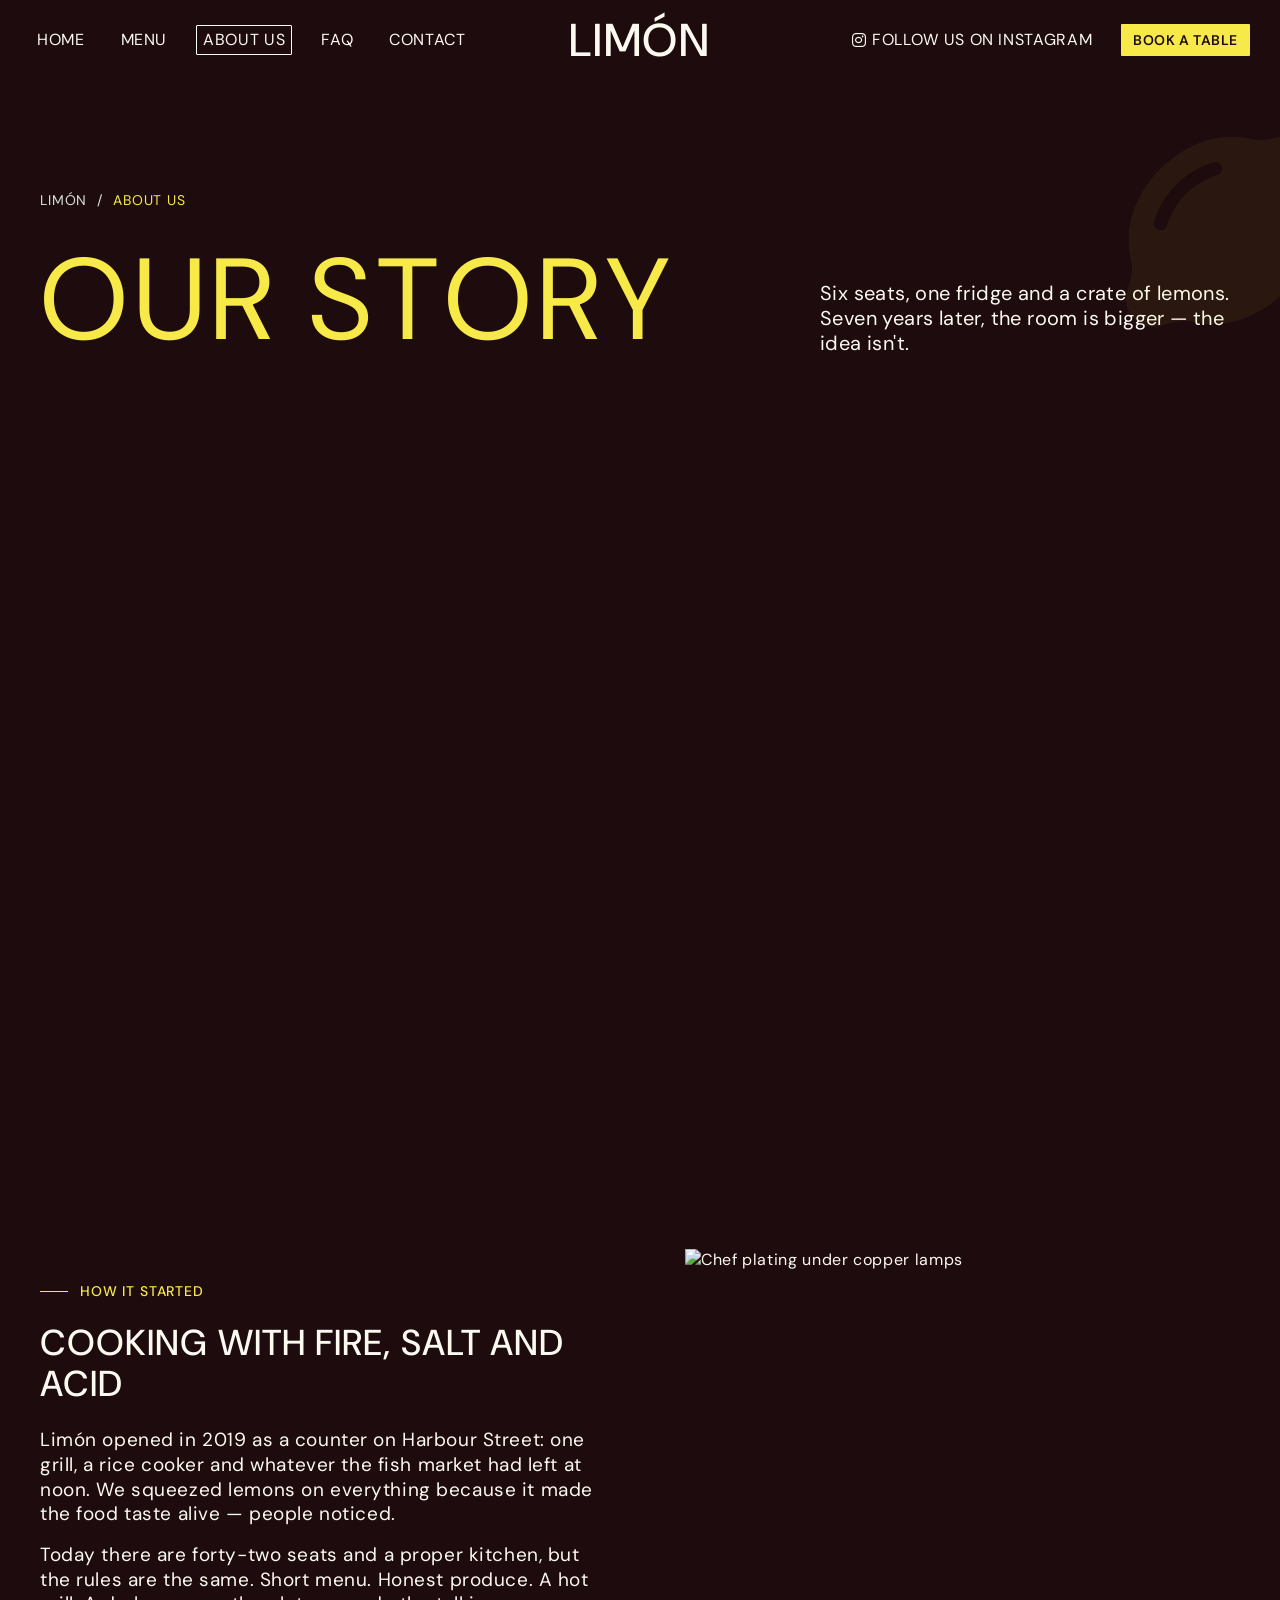
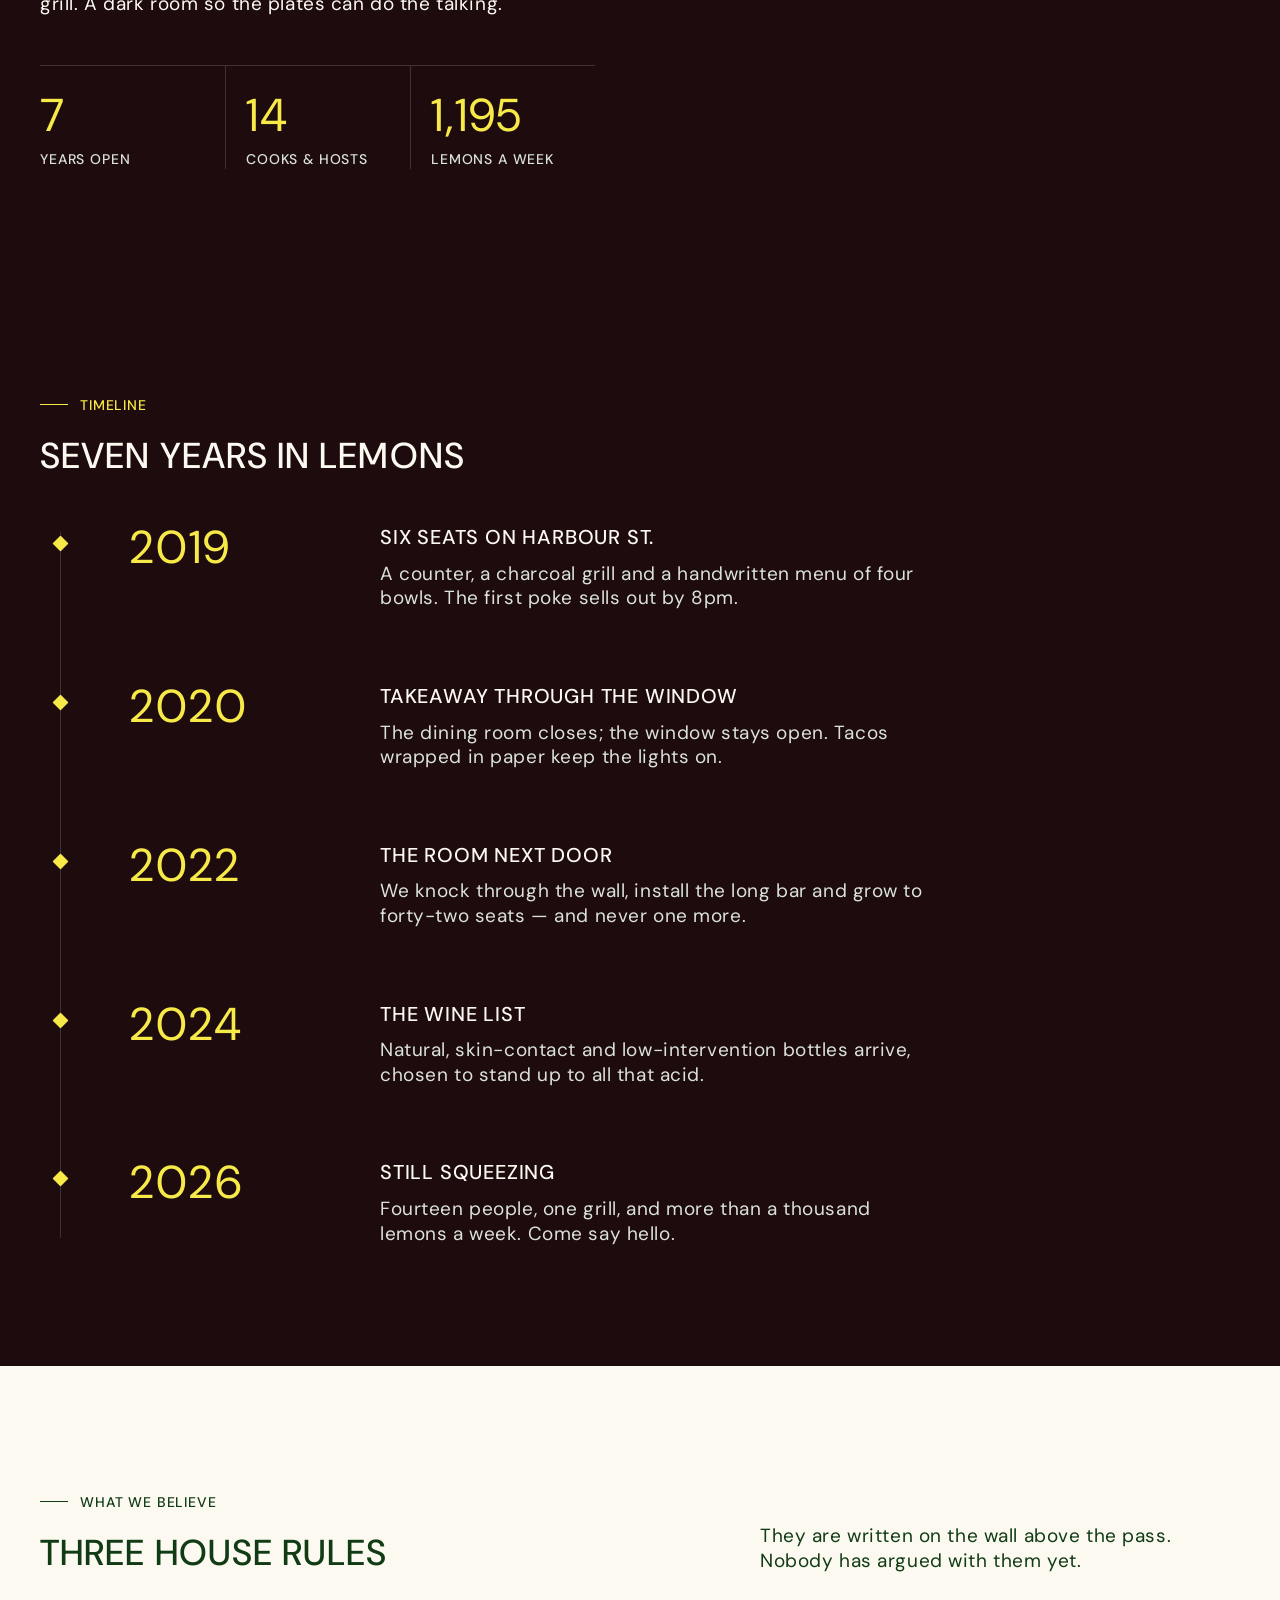
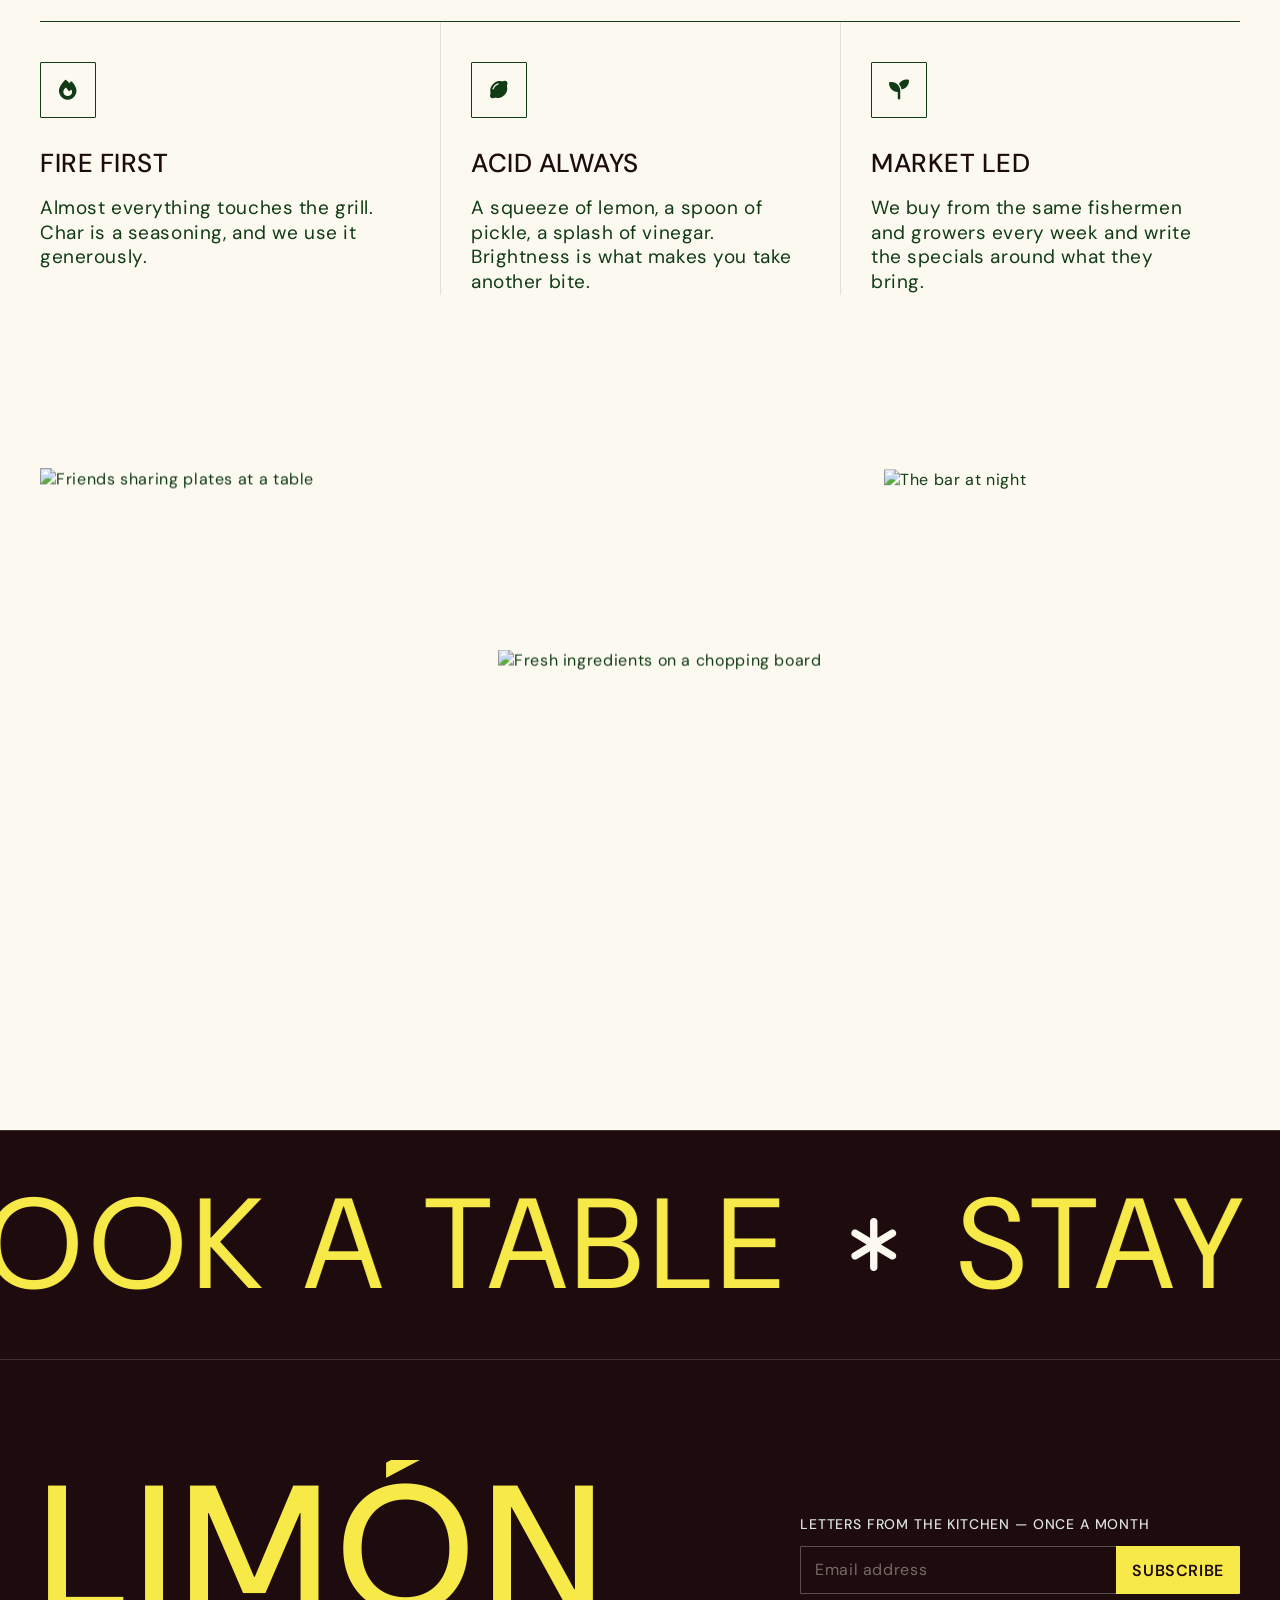
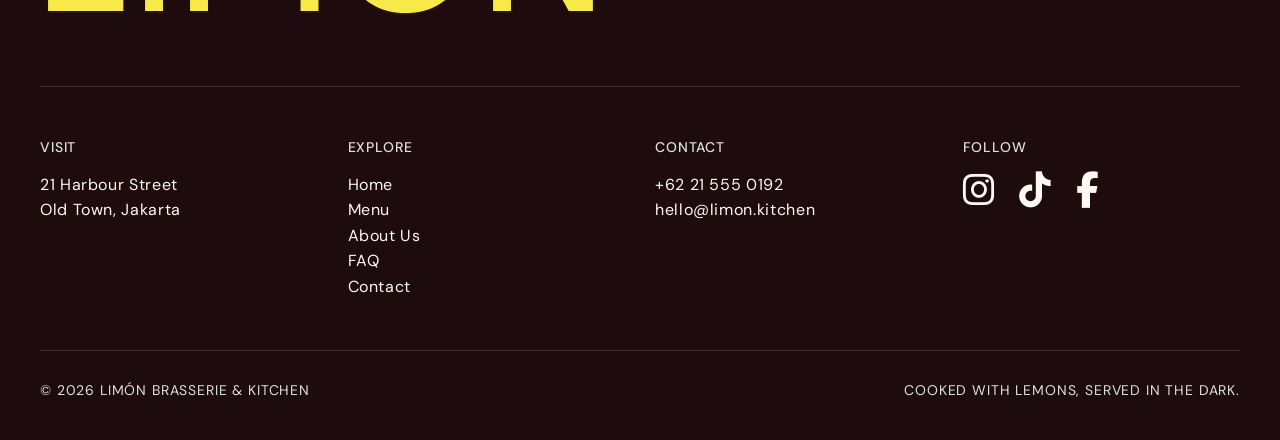
==== commit aa80f9c7: "Show menu prices in Saudi riyal (SAR) Convert USD prices at 3.75 SAR/USD rounded to the nearest 5, k" ====
--- a/about.html
+++ b/about.html
@@ -9,7 +9,7 @@
   <link rel="preconnect" href="https://fonts.gstatic.com" crossorigin />
   <link href="https://fonts.googleapis.com/css2?family=DM+Sans:opsz,wght@9..40,300;9..40,400;9..40,500;9..40,600;9..40,700&display=swap" rel="stylesheet" />
   <link rel="stylesheet" href="https://cdnjs.cloudflare.com/ajax/libs/font-awesome/6.5.1/css/all.min.css" />
-  <link rel="stylesheet" href="css/style.css" />
+  <link rel="stylesheet" href="css/style.css?v=2" />
 </head>
 <body class="page-about">
 
@@ -207,6 +207,6 @@
   <!-- Back to top -->
   <a href="#" class="to-top" id="toTop" aria-label="Back to top"><i class="fa-solid fa-chevron-up"></i></a>
 
-  <script src="js/main.js"></script>
+  <script src="js/main.js?v=2"></script>
 </body>
 </html>
--- a/css/style.css
+++ b/css/style.css
@@ -812,7 +812,7 @@
   text-transform: uppercase;
   color: var(--color-black-olive);
 }
-.food-card__price { font-size: var(--text-body-lg); font-weight: 500; color: var(--color-forest-ink); }
+.food-card__price { font-size: var(--text-body-lg); font-weight: 500; color: var(--color-forest-ink); white-space: nowrap; }
 .food-card__desc {
   font-size: var(--text-body);
   line-height: var(--leading-body);
@@ -855,7 +855,7 @@
 .feature__list li span:first-child { text-transform: uppercase; font-weight: 500; }
 .feature__list li span:last-child { color: var(--color-forest-ink); opacity: .75; text-align: right; }
 .feature__foot { display: flex; align-items: center; gap: 30px; }
-.feature__price { font-size: var(--text-heading); letter-spacing: var(--tracking-heading); font-weight: 500; color: var(--color-black-olive); }
+.feature__price { font-size: var(--text-heading); letter-spacing: var(--tracking-heading); font-weight: 500; color: var(--color-black-olive); white-space: nowrap; }
 .feature__media { aspect-ratio: 5 / 4; overflow: hidden; position: relative; }
 .feature__media img { width: 100%; height: 100%; object-fit: cover; }
 .feature__media .badge { left: auto; right: 24px; bottom: 24px; margin: 0; width: 120px; height: 120px; animation: none; opacity: 1; transform: none; }
@@ -1095,7 +1095,7 @@
 }
 .drink:hover .drink__name { transform: translateX(16px); color: var(--color-lemon-zest); }
 .drink__notes { font-size: var(--text-body-sm); color: var(--color-sage-mist); }
-.drink__price { font-size: var(--text-body-lg); font-weight: 500; }
+.drink__price { font-size: var(--text-body-lg); font-weight: 500; white-space: nowrap; }
 
 /* ---------- Contact ---------- */
 .contact {
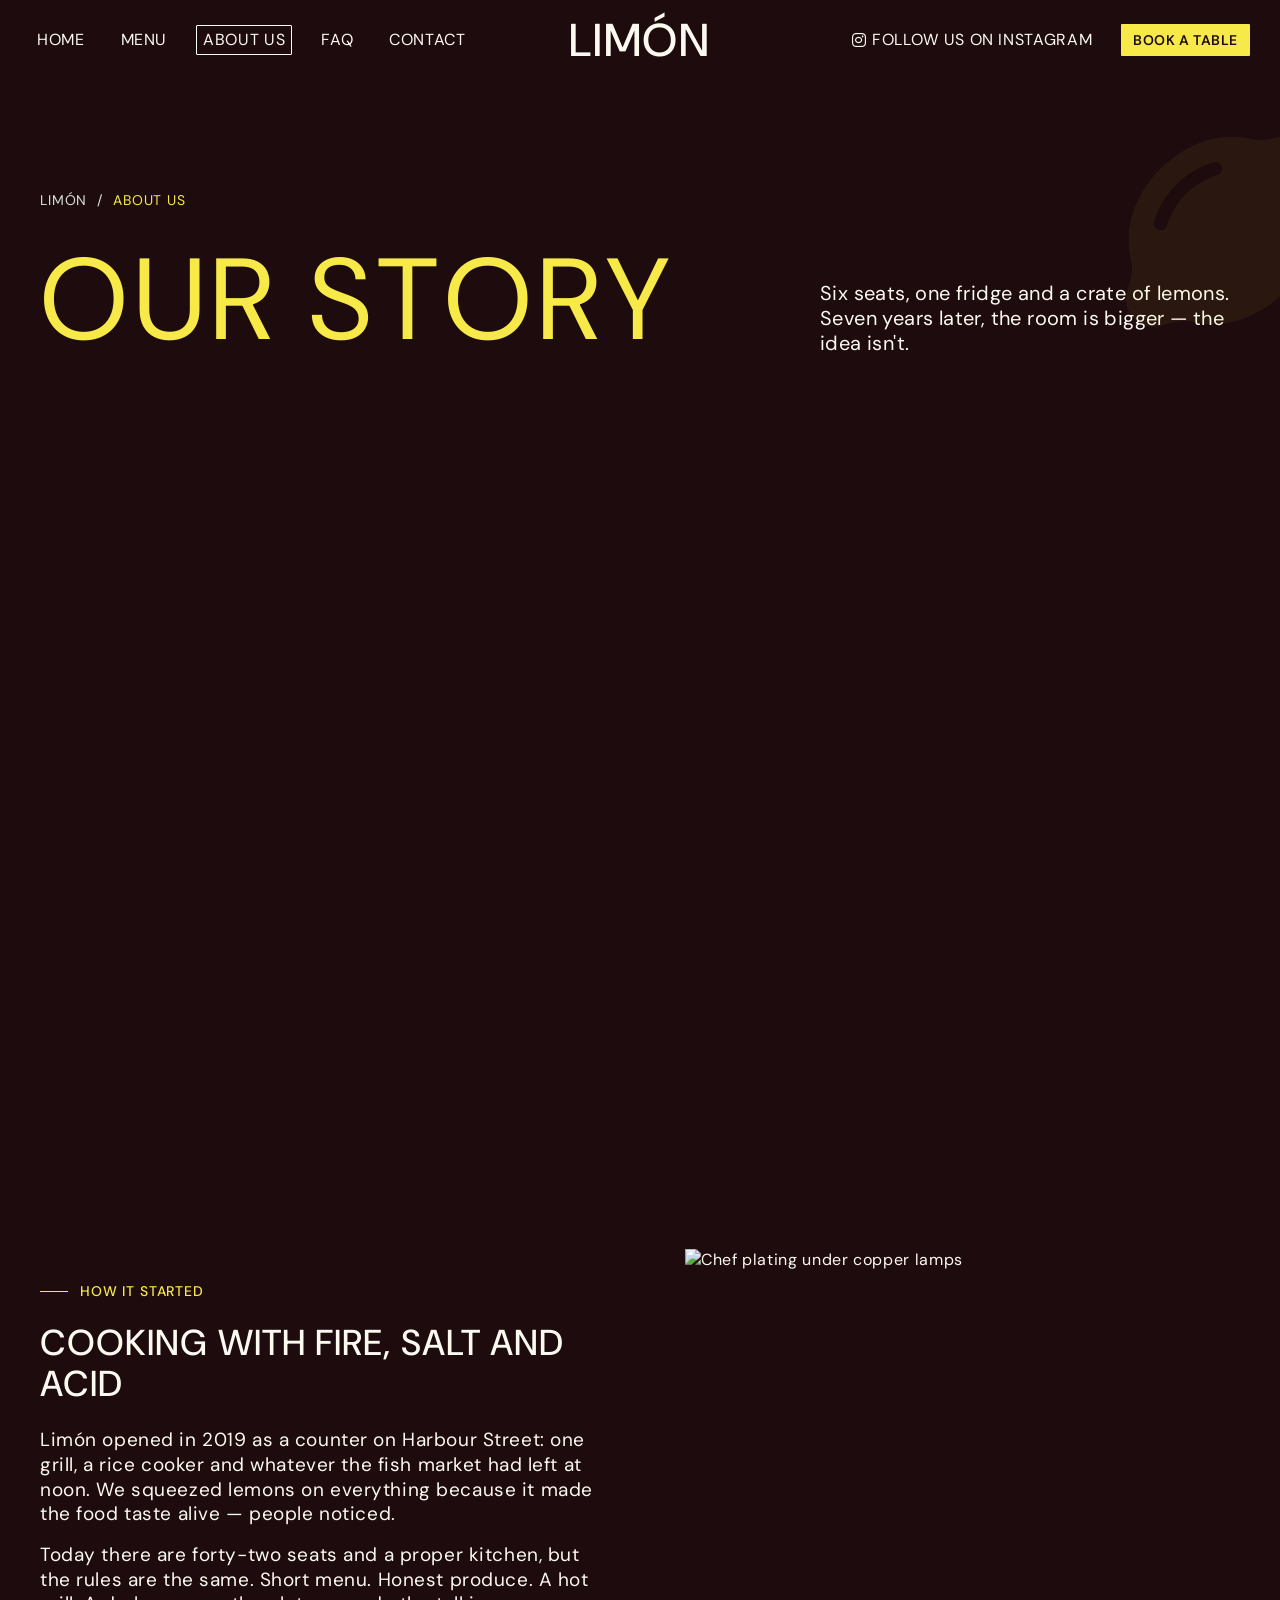
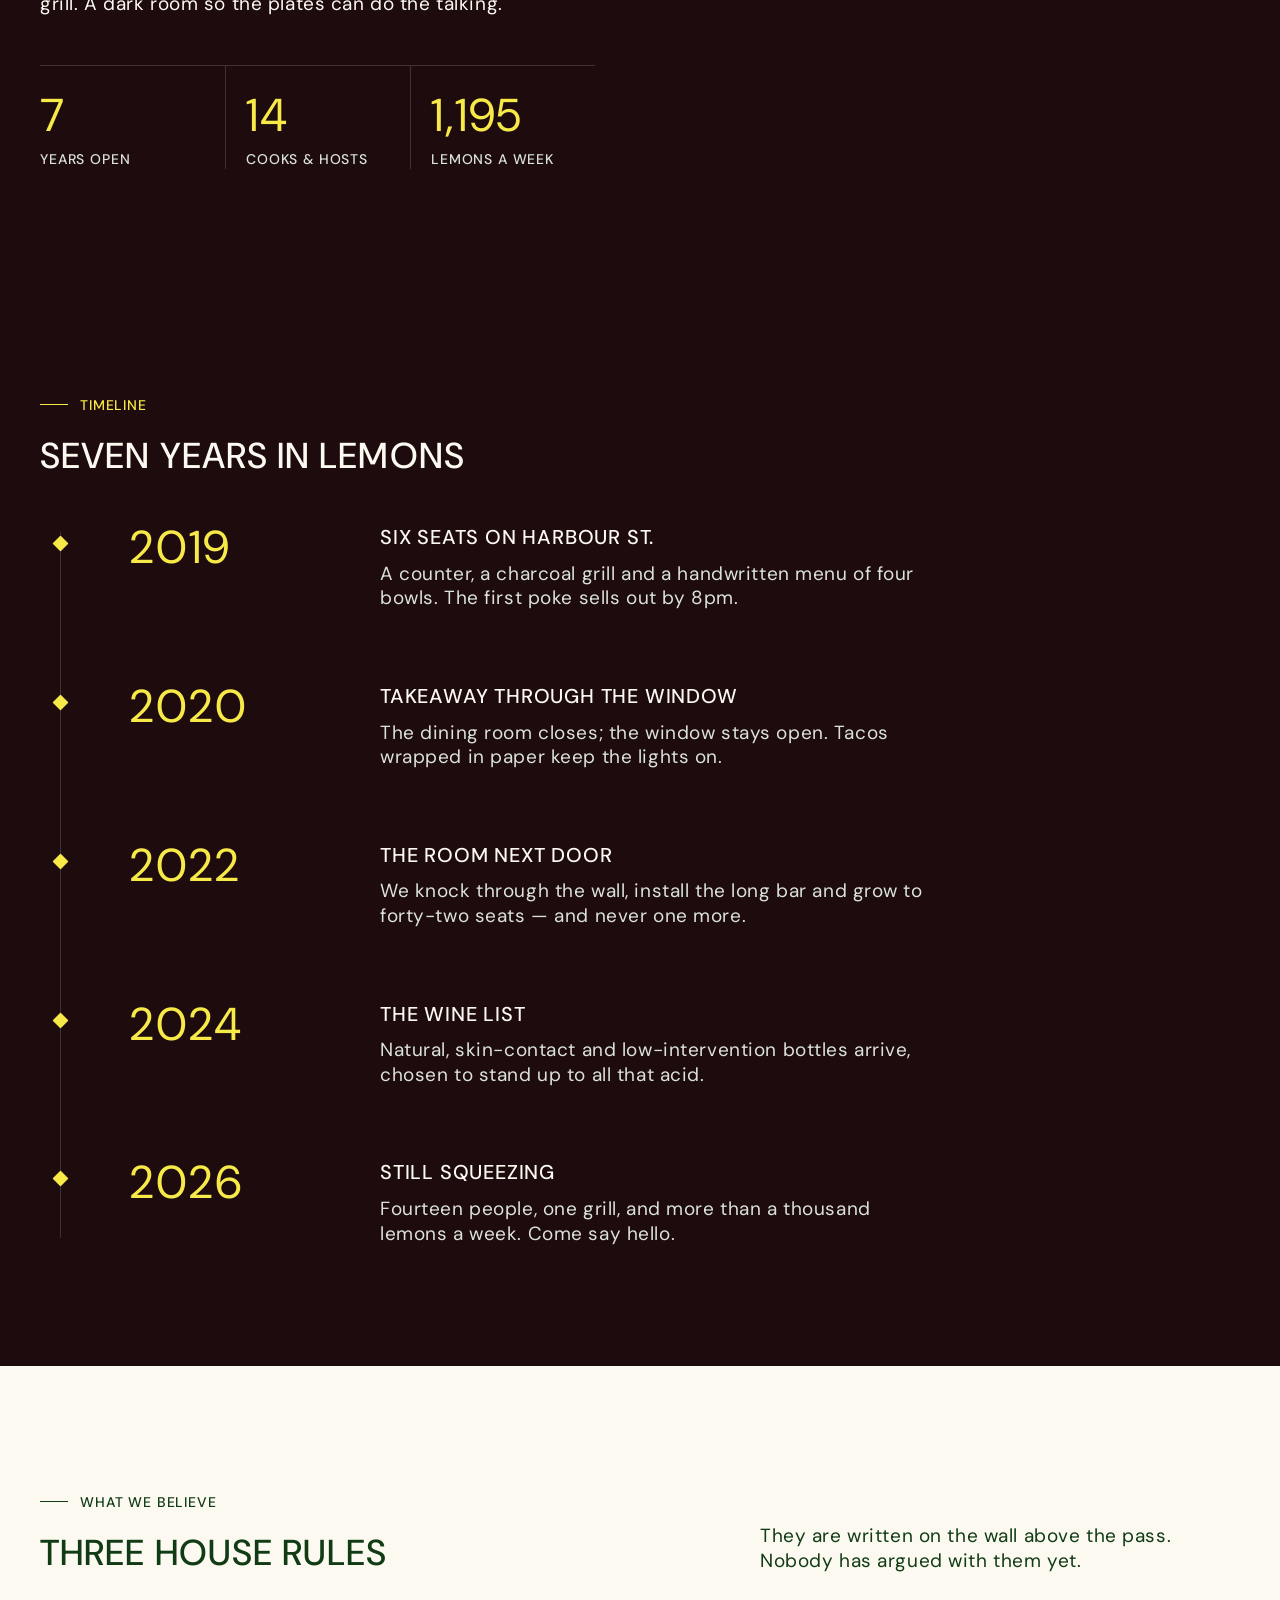
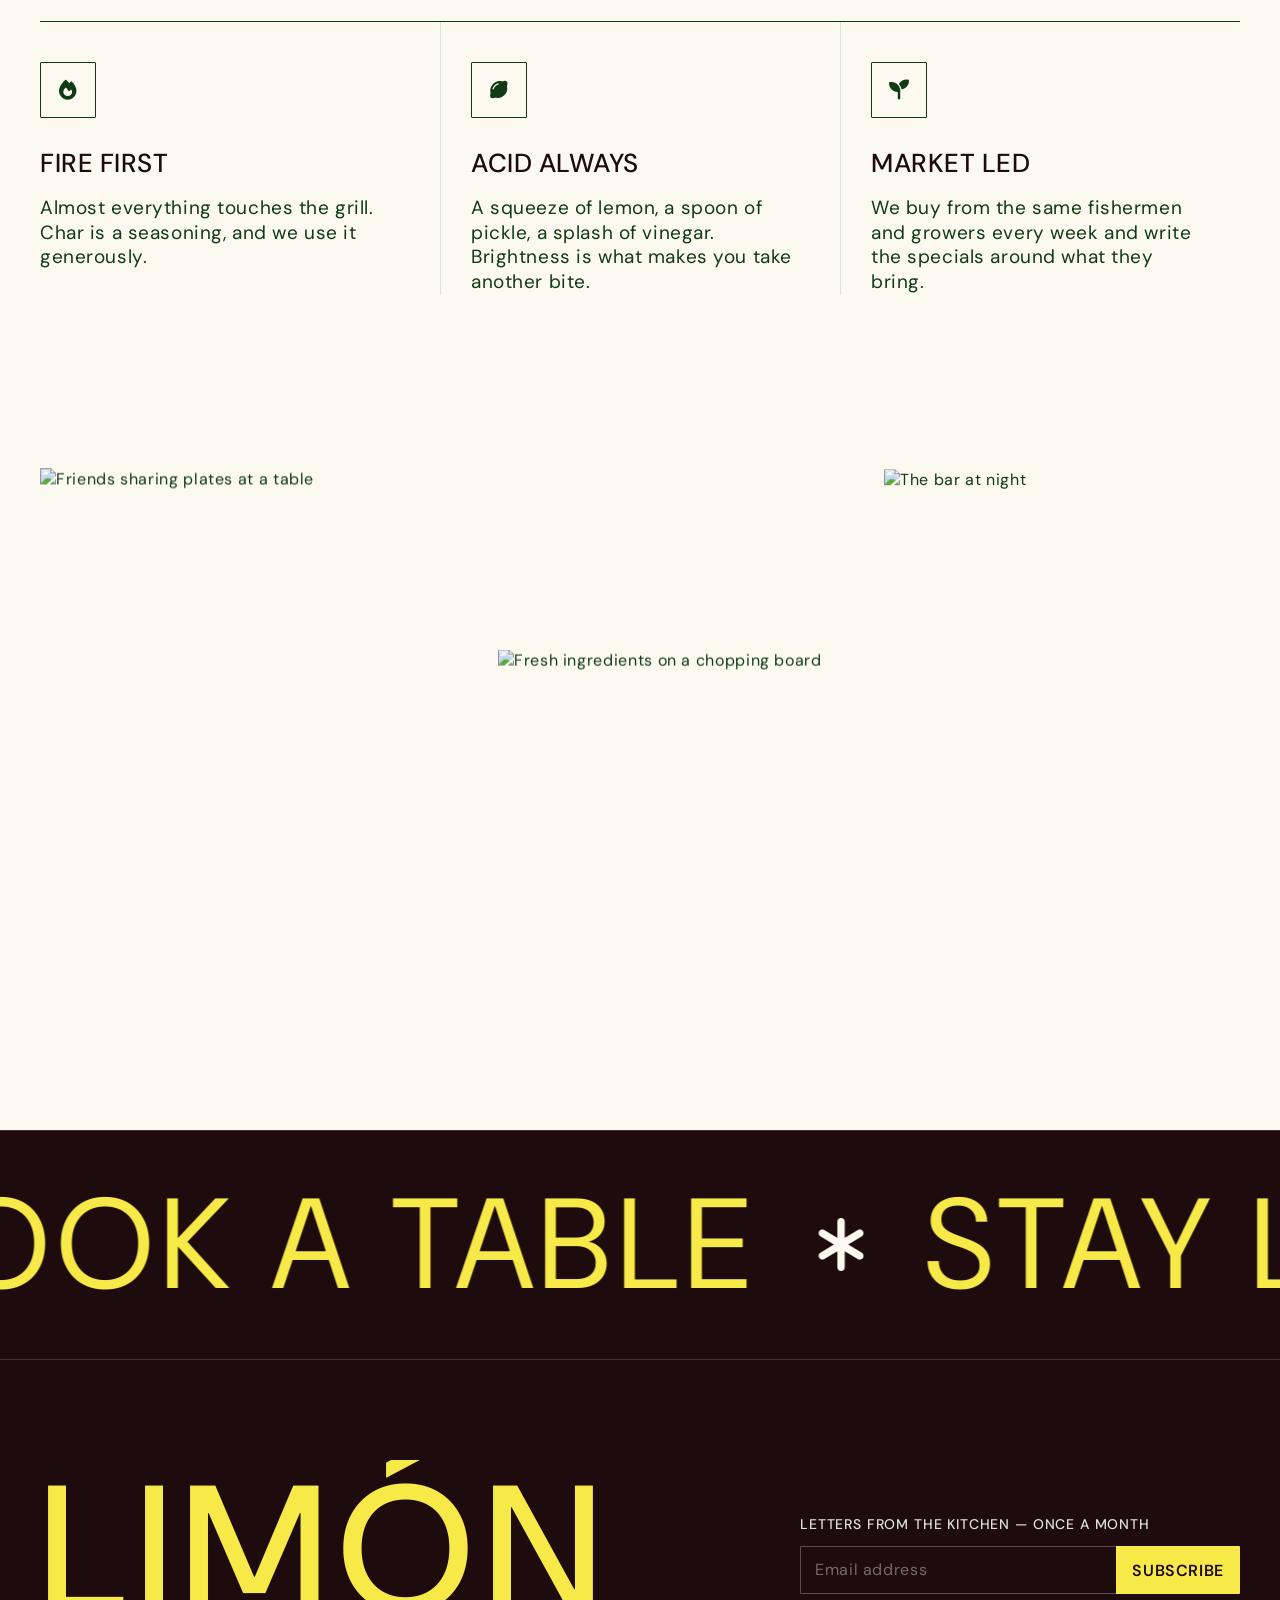
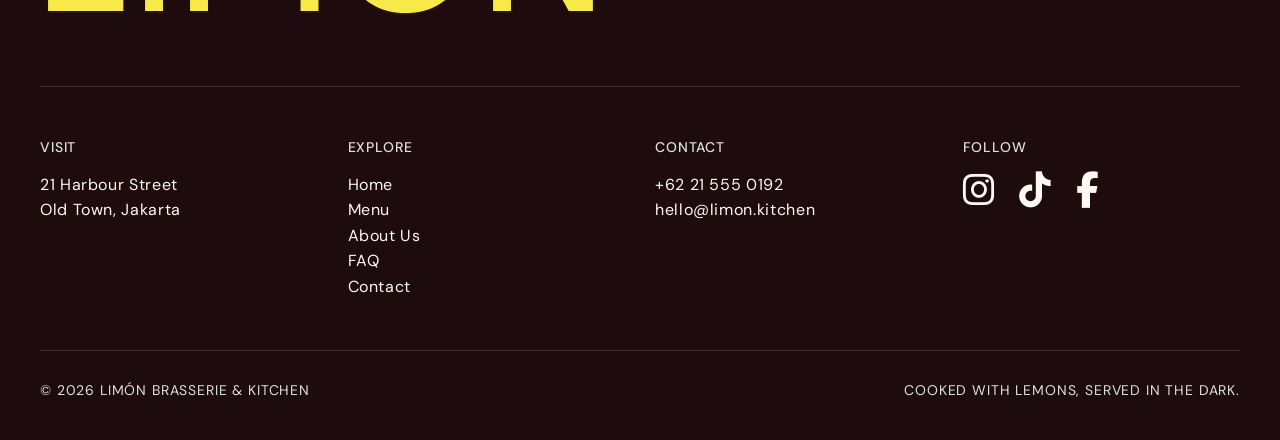
==== commit d6efe538: "Add lemon favicon and touch icon Co-Authored-By: Claude Opus 5.5 <noreply@anthropic.com>" ====
--- a/about.html
+++ b/about.html
@@ -5,6 +5,10 @@
   <meta name="viewport" content="width=device-width, initial-scale=1.0" />
   <title>About Us — Limón</title>
   <meta name="description" content="From a six-seat counter to a 42-seat brasserie: the story of Limón on Harbour Street." />
+  <link rel="icon" href="favicon.ico" sizes="48x48" />
+  <link rel="icon" href="favicon.svg" type="image/svg+xml" />
+  <link rel="apple-touch-icon" href="apple-touch-icon.png" />
+  <meta name="theme-color" content="#1d0b0d" />
   <link rel="preconnect" href="https://fonts.googleapis.com" />
   <link rel="preconnect" href="https://fonts.gstatic.com" crossorigin />
   <link href="https://fonts.googleapis.com/css2?family=DM+Sans:opsz,wght@9..40,300;9..40,400;9..40,500;9..40,600;9..40,700&display=swap" rel="stylesheet" />
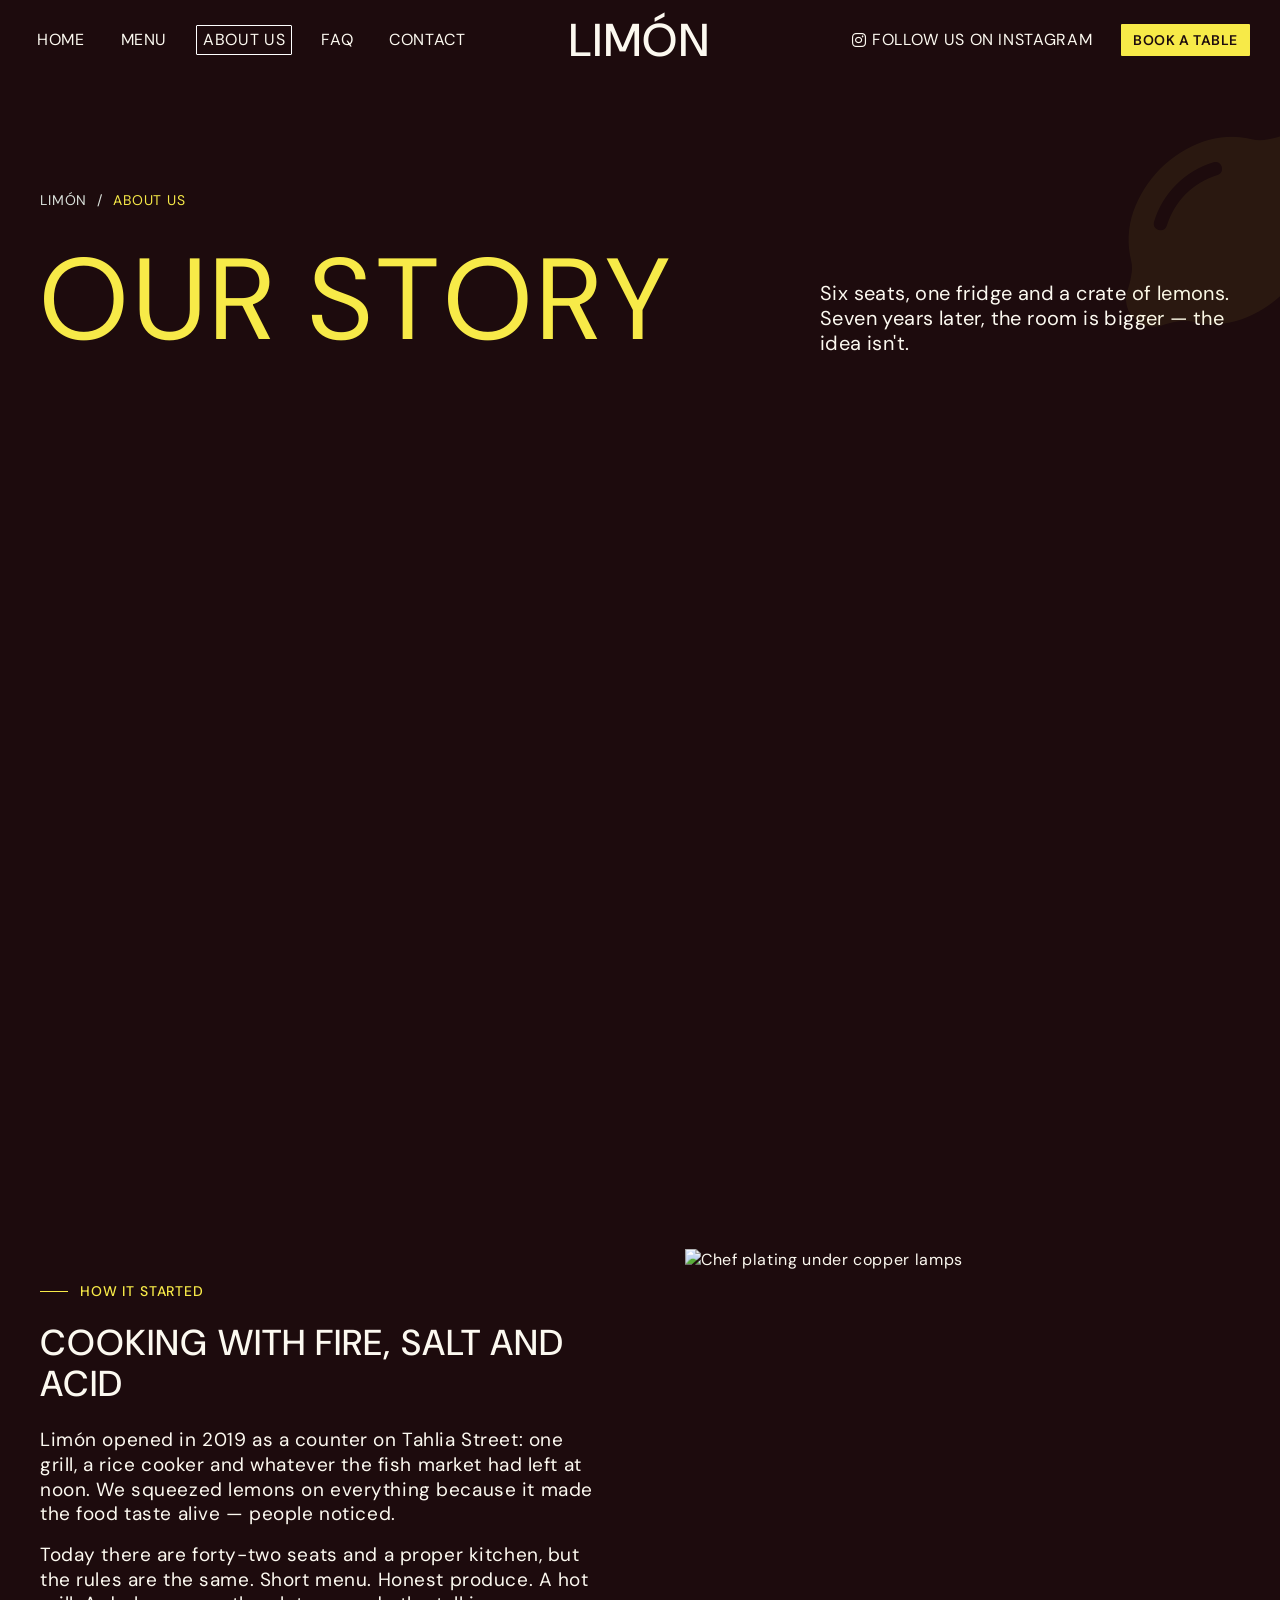
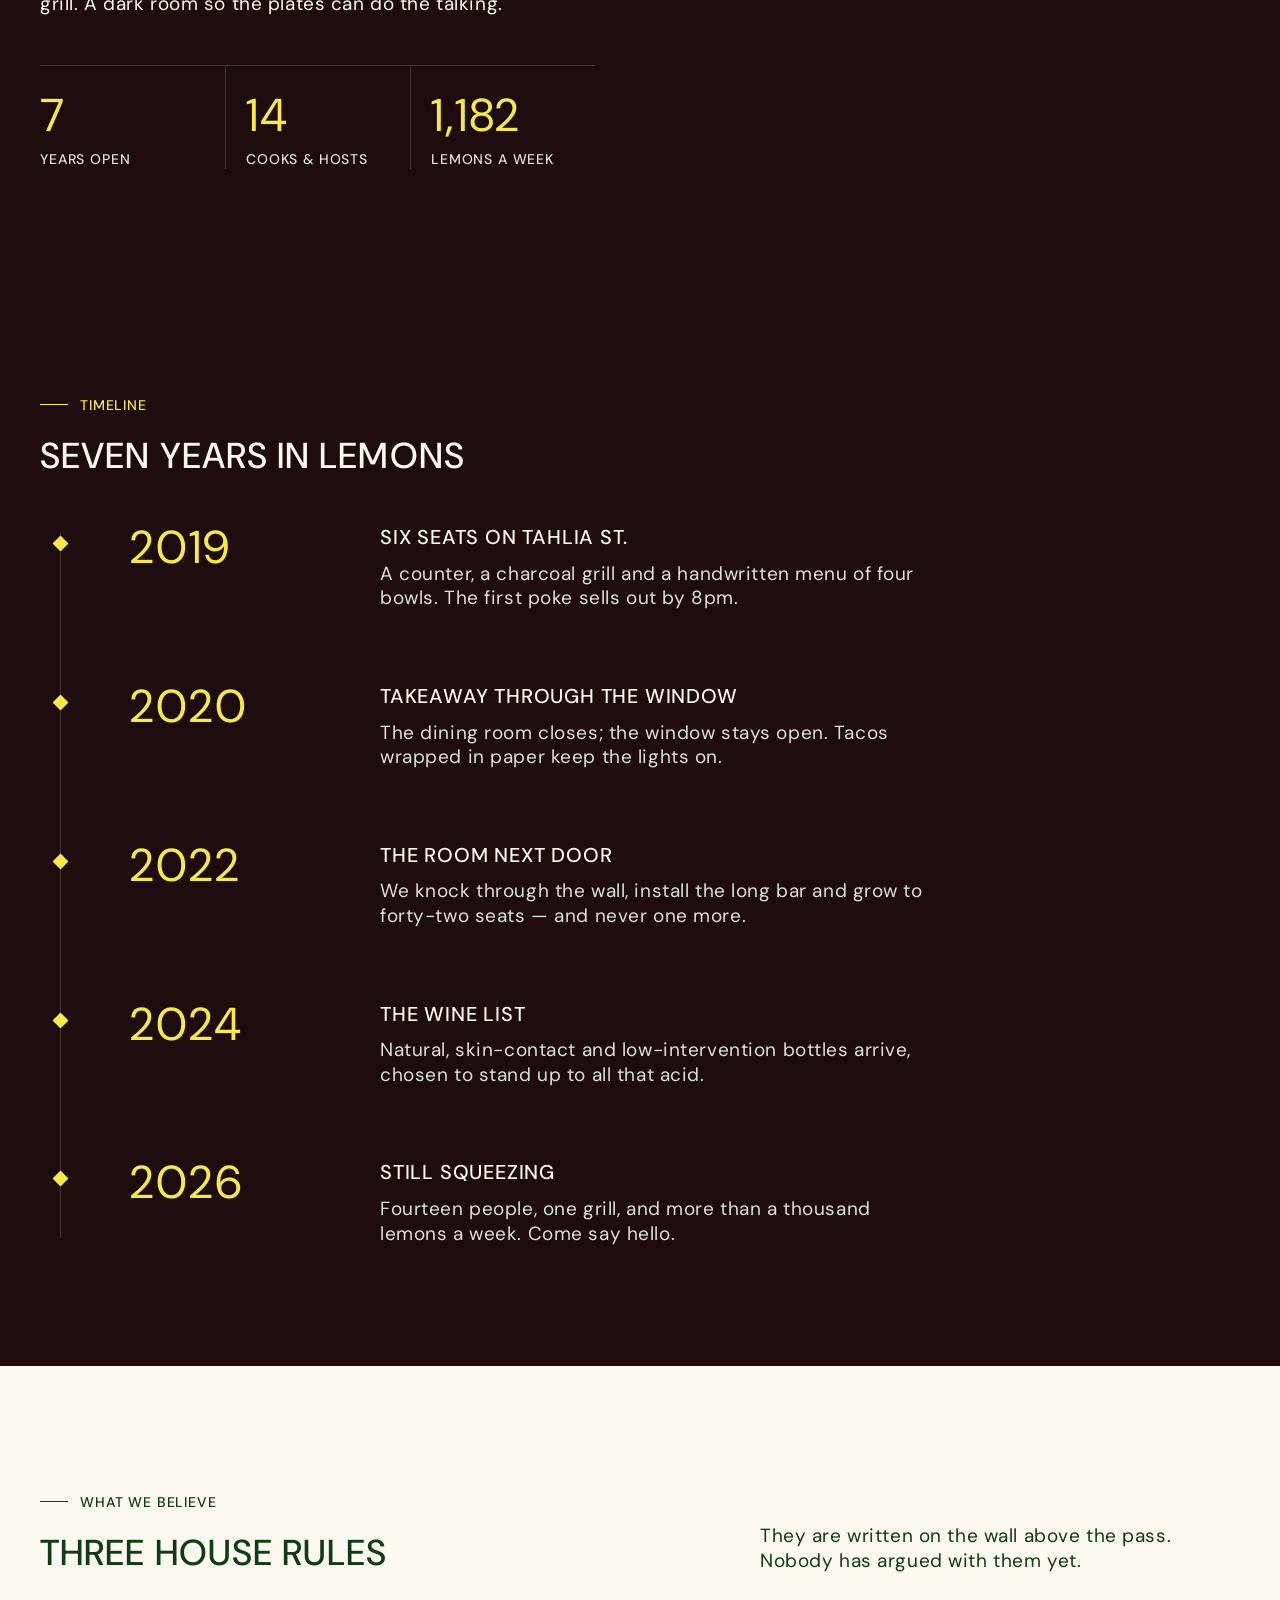
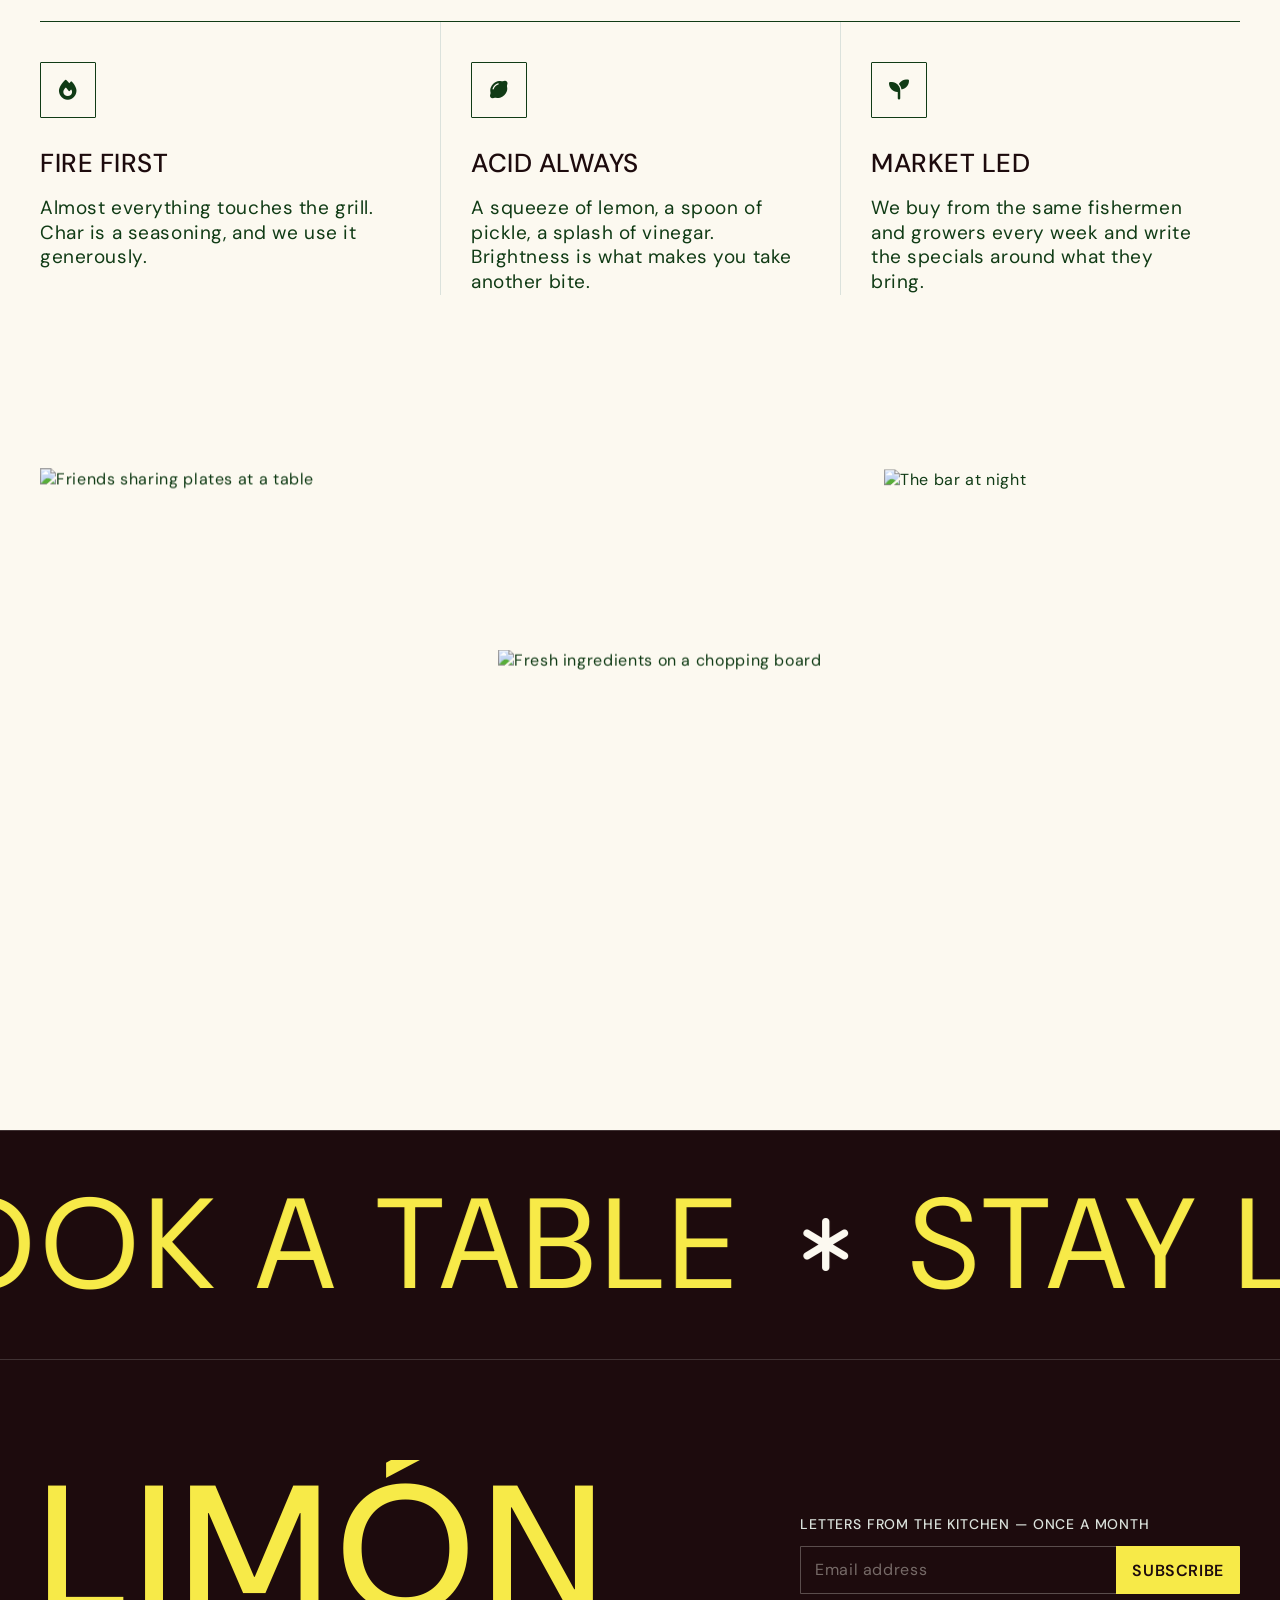
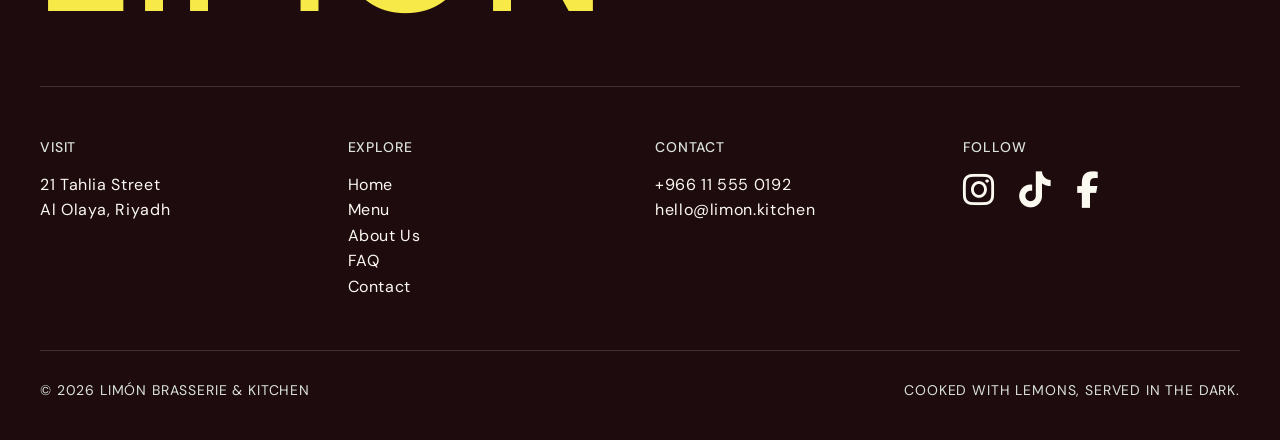
==== commit 4b6c11c8: "Move restaurant location to Riyadh, Saudi Arabia Replace the Jakarta address, +62 phone and map with" ====
--- a/about.html
+++ b/about.html
@@ -4,7 +4,7 @@
   <meta charset="UTF-8" />
   <meta name="viewport" content="width=device-width, initial-scale=1.0" />
   <title>About Us — Limón</title>
-  <meta name="description" content="From a six-seat counter to a 42-seat brasserie: the story of Limón on Harbour Street." />
+  <meta name="description" content="From a six-seat counter to a 42-seat brasserie: the story of Limón on Tahlia Street." />
   <link rel="icon" href="favicon.ico" sizes="48x48" />
   <link rel="icon" href="favicon.svg" type="image/svg+xml" />
   <link rel="apple-touch-icon" href="apple-touch-icon.png" />
@@ -13,7 +13,7 @@
   <link rel="preconnect" href="https://fonts.gstatic.com" crossorigin />
   <link href="https://fonts.googleapis.com/css2?family=DM+Sans:opsz,wght@9..40,300;9..40,400;9..40,500;9..40,600;9..40,700&display=swap" rel="stylesheet" />
   <link rel="stylesheet" href="https://cdnjs.cloudflare.com/ajax/libs/font-awesome/6.5.1/css/all.min.css" />
-  <link rel="stylesheet" href="css/style.css?v=2" />
+  <link rel="stylesheet" href="css/style.css?v=3" />
 </head>
 <body class="page-about">
 
@@ -86,7 +86,7 @@
         <div class="about__text">
           <p class="eyebrow reveal">How it started</p>
           <h2 class="heading heading--cream" data-split="words">Cooking with fire, salt and acid</h2>
-          <p class="body body--cream reveal">Limón opened in 2019 as a counter on Harbour Street: one grill, a rice cooker and whatever the fish market had left at noon. We squeezed lemons on everything because it made the food taste alive — people noticed.</p>
+          <p class="body body--cream reveal">Limón opened in 2019 as a counter on Tahlia Street: one grill, a rice cooker and whatever the fish market had left at noon. We squeezed lemons on everything because it made the food taste alive — people noticed.</p>
           <p class="body body--cream reveal">Today there are forty-two seats and a proper kitchen, but the rules are the same. Short menu. Honest produce. A hot grill. A dark room so the plates can do the talking.</p>
           <div class="stats reveal">
             <div class="stat"><span class="stat__num" data-count="7">0</span><span class="caption">Years open</span></div>
@@ -109,7 +109,7 @@
         </div>
         <div class="timeline">
           <span class="timeline__track"></span><span class="timeline__fill"></span>
-          <div class="tl-item reveal"><span class="tl-item__year">2019</span><div><h3>Six seats on Harbour St.</h3><p>A counter, a charcoal grill and a handwritten menu of four bowls. The first poke sells out by 8pm.</p></div></div>
+          <div class="tl-item reveal"><span class="tl-item__year">2019</span><div><h3>Six seats on Tahlia St.</h3><p>A counter, a charcoal grill and a handwritten menu of four bowls. The first poke sells out by 8pm.</p></div></div>
           <div class="tl-item reveal"><span class="tl-item__year">2020</span><div><h3>Takeaway through the window</h3><p>The dining room closes; the window stays open. Tacos wrapped in paper keep the lights on.</p></div></div>
           <div class="tl-item reveal"><span class="tl-item__year">2022</span><div><h3>The room next door</h3><p>We knock through the wall, install the long bar and grow to forty-two seats — and never one more.</p></div></div>
           <div class="tl-item reveal"><span class="tl-item__year">2024</span><div><h3>The wine list</h3><p>Natural, skin-contact and low-intervention bottles arrive, chosen to stand up to all that acid.</p></div></div>
@@ -175,7 +175,7 @@
       <div class="footer__cols">
         <div class="reveal">
           <span class="caption">Visit</span>
-          <p>21 Harbour Street<br />Old Town, Jakarta</p>
+          <p>21 Tahlia Street<br />Al Olaya, Riyadh</p>
         </div>
         <div class="reveal">
           <span class="caption">Explore</span>
@@ -189,7 +189,7 @@
         </div>
         <div class="reveal">
           <span class="caption">Contact</span>
-          <p><a href="tel:+62215550192">+62 21 555 0192</a><br /><a href="mailto:hello@limon.kitchen">hello@limon.kitchen</a></p>
+          <p><a href="tel:+966115550192">+966 11 555 0192</a><br /><a href="mailto:hello@limon.kitchen">hello@limon.kitchen</a></p>
         </div>
         <div class="reveal">
           <span class="caption">Follow</span>
@@ -211,6 +211,6 @@
   <!-- Back to top -->
   <a href="#" class="to-top" id="toTop" aria-label="Back to top"><i class="fa-solid fa-chevron-up"></i></a>
 
-  <script src="js/main.js?v=2"></script>
+  <script src="js/main.js?v=3"></script>
 </body>
 </html>
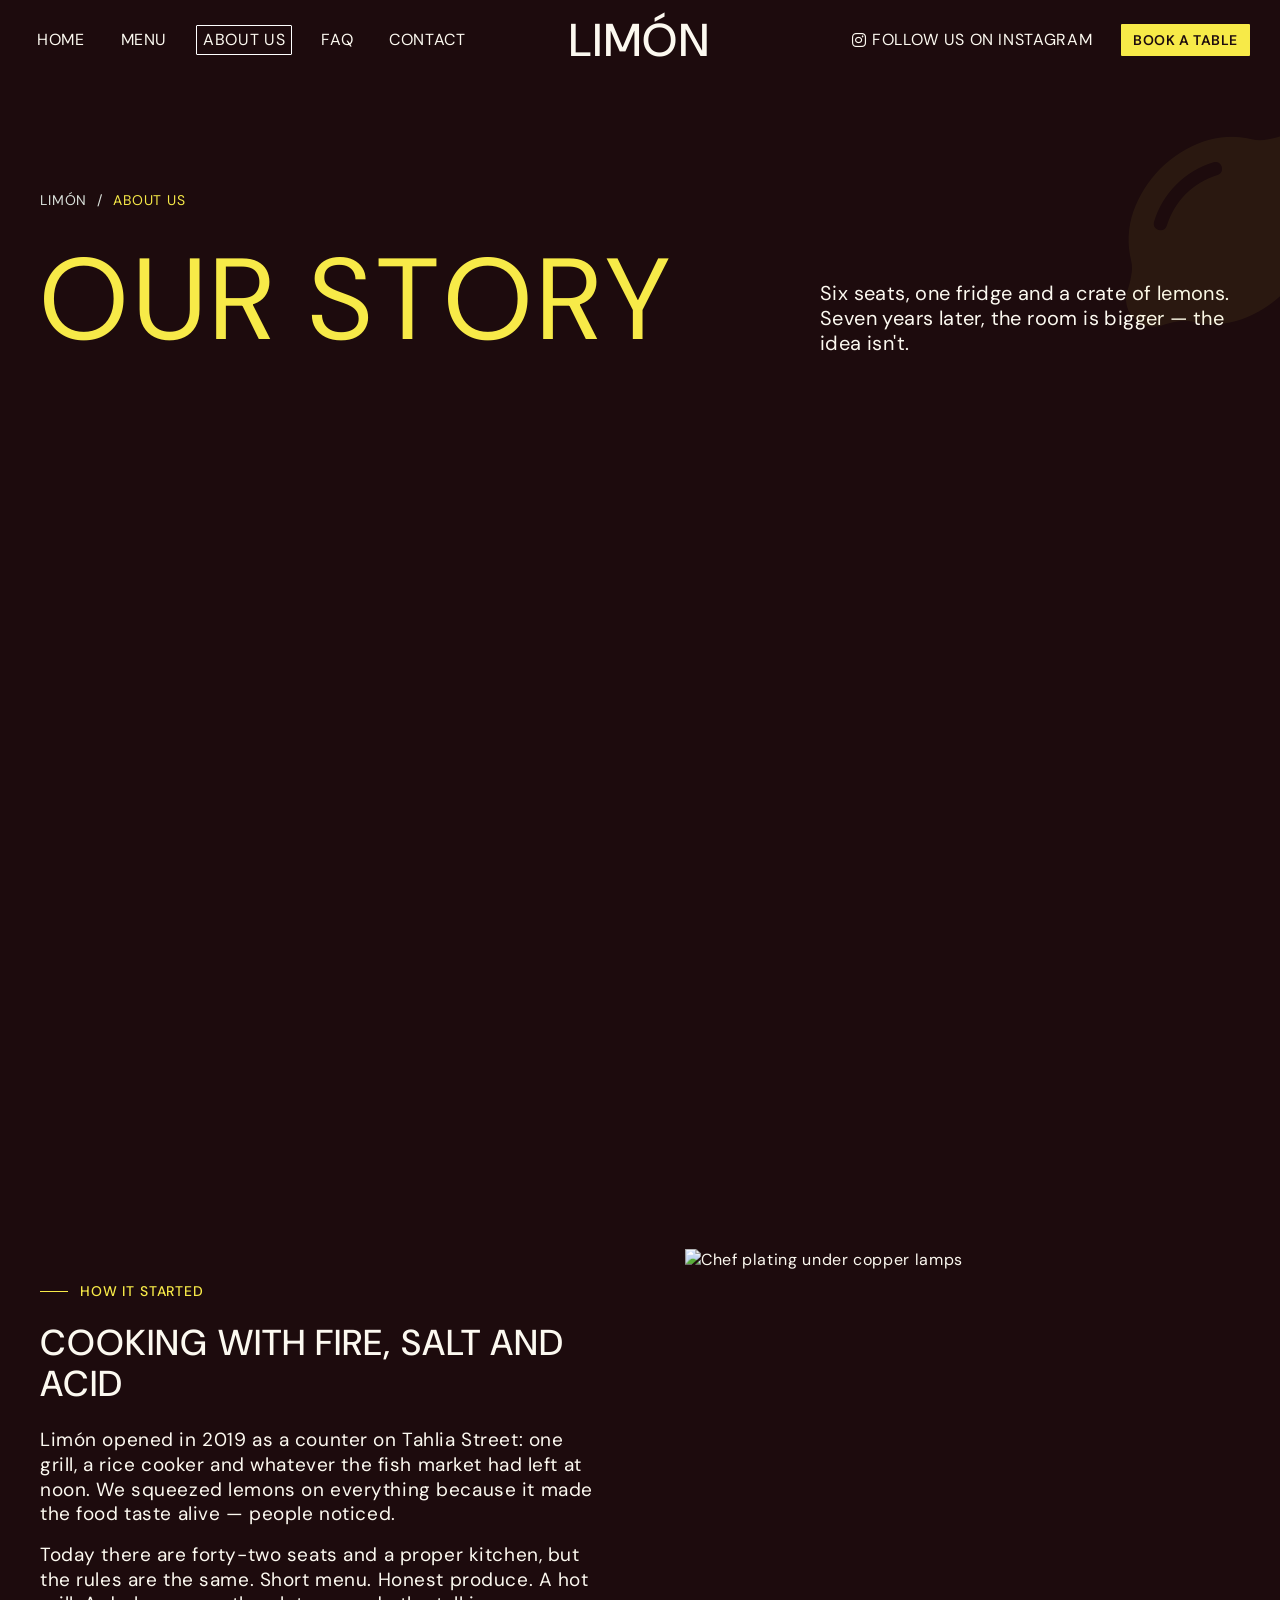
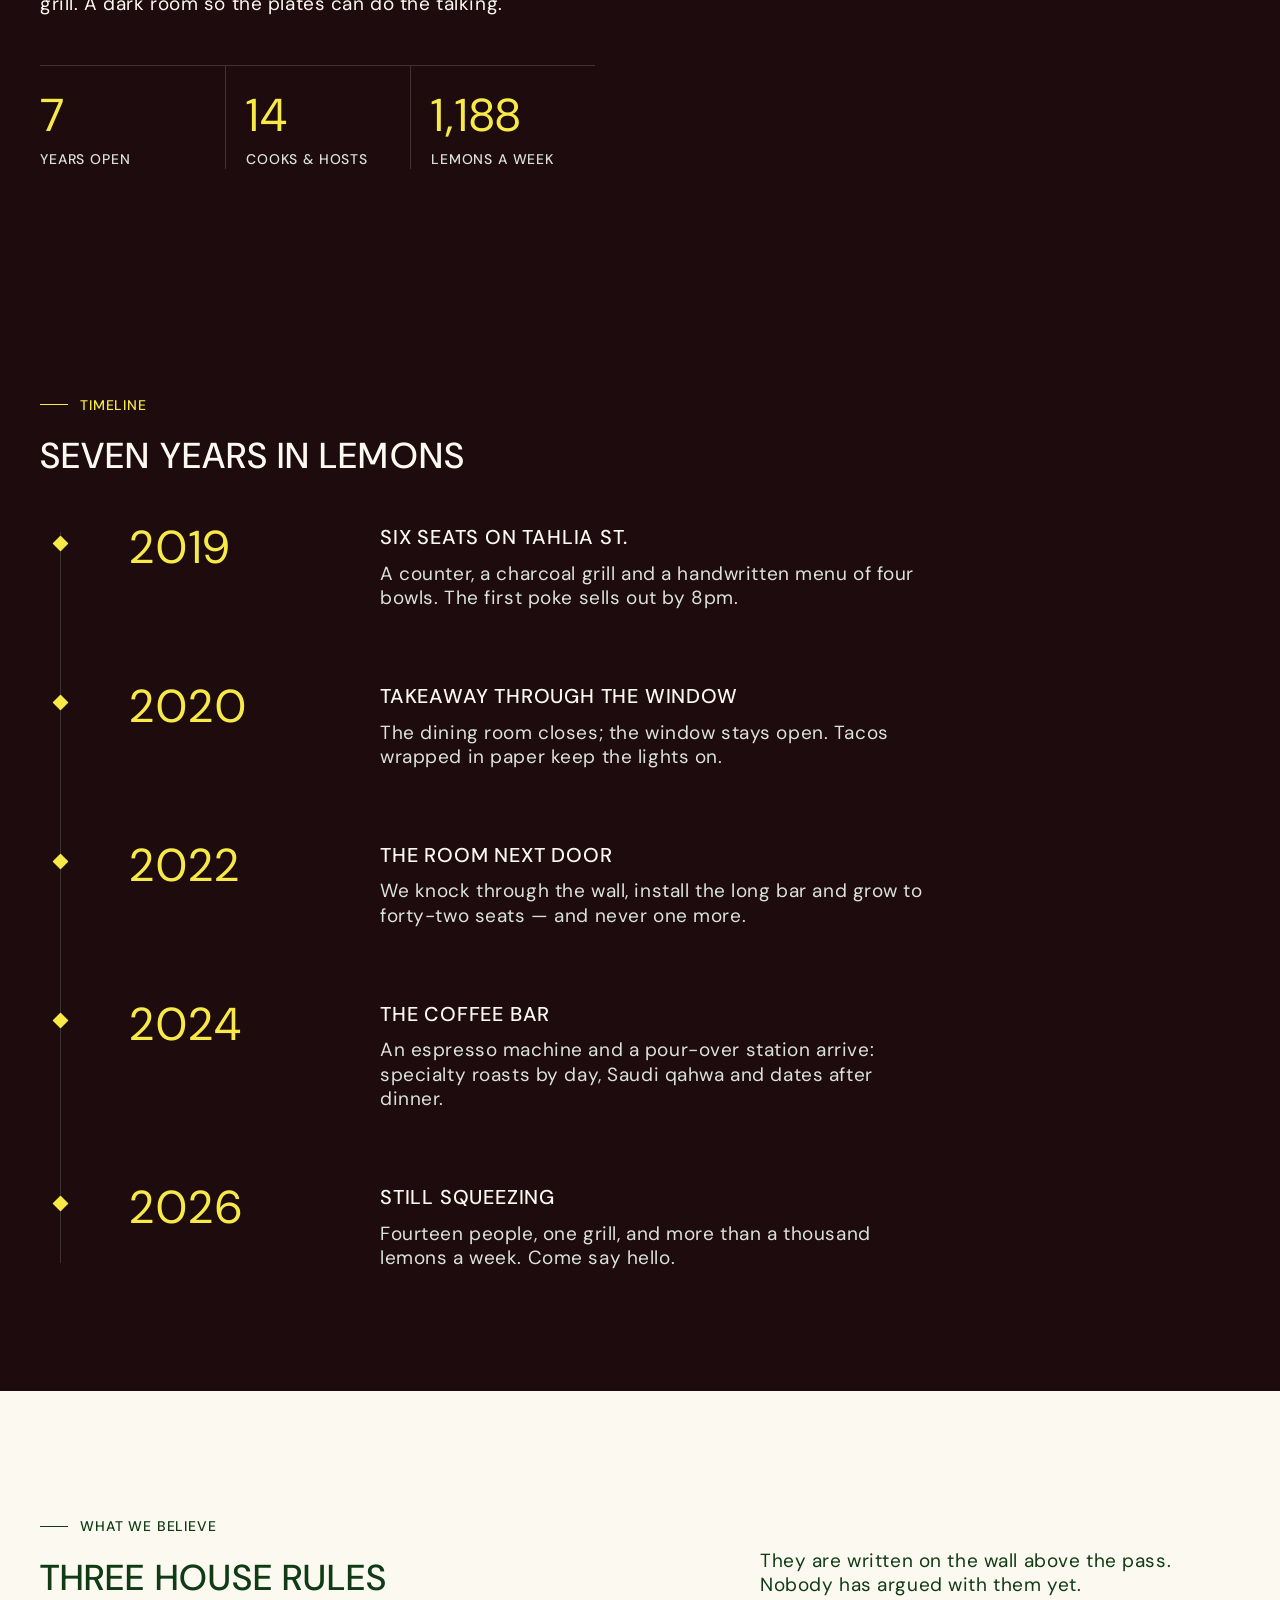
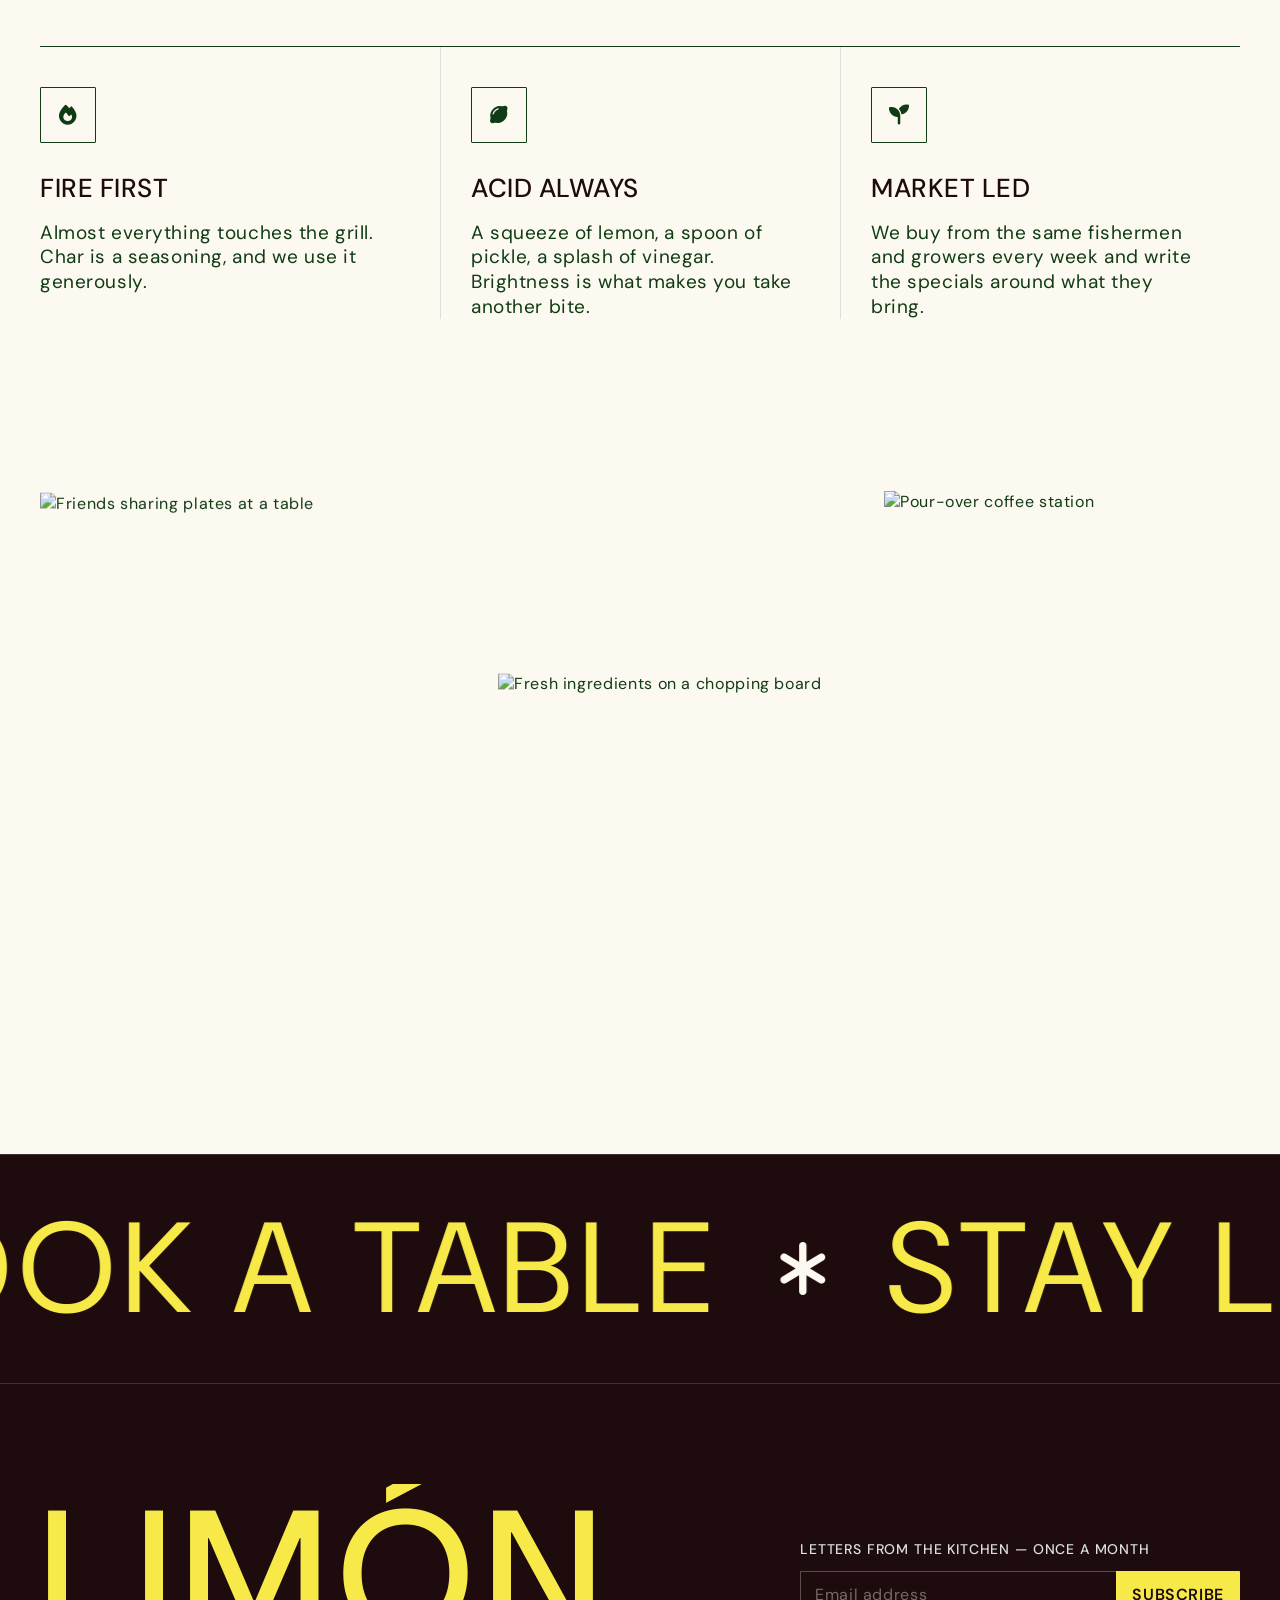
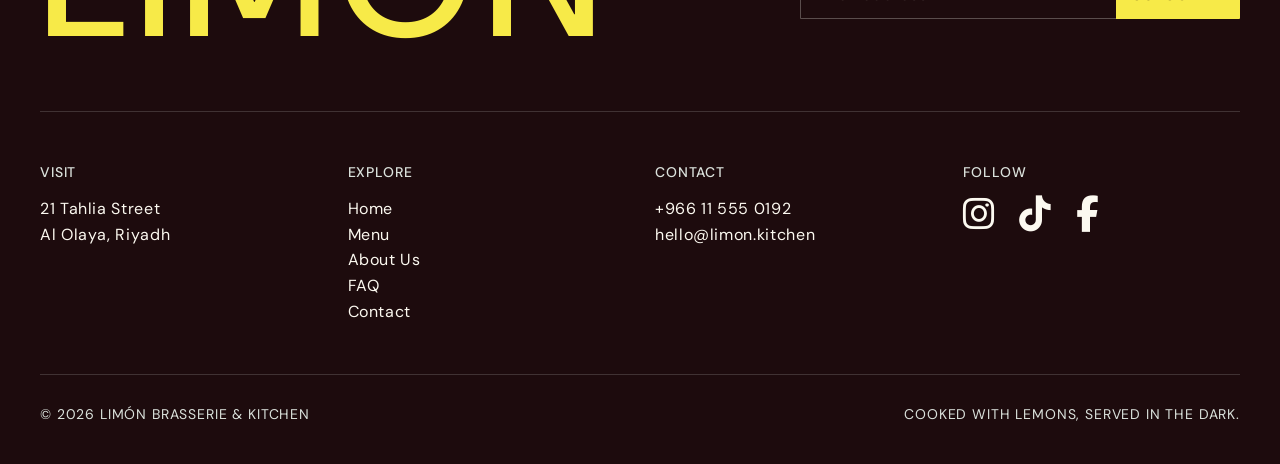
==== commit e2e5df16: "Replace alcohol with a coffee bar Swap the cocktail and wine list for five coffees (Saudi qahwa, Spa" ====
--- a/about.html
+++ b/about.html
@@ -112,7 +112,7 @@
           <div class="tl-item reveal"><span class="tl-item__year">2019</span><div><h3>Six seats on Tahlia St.</h3><p>A counter, a charcoal grill and a handwritten menu of four bowls. The first poke sells out by 8pm.</p></div></div>
           <div class="tl-item reveal"><span class="tl-item__year">2020</span><div><h3>Takeaway through the window</h3><p>The dining room closes; the window stays open. Tacos wrapped in paper keep the lights on.</p></div></div>
           <div class="tl-item reveal"><span class="tl-item__year">2022</span><div><h3>The room next door</h3><p>We knock through the wall, install the long bar and grow to forty-two seats — and never one more.</p></div></div>
-          <div class="tl-item reveal"><span class="tl-item__year">2024</span><div><h3>The wine list</h3><p>Natural, skin-contact and low-intervention bottles arrive, chosen to stand up to all that acid.</p></div></div>
+          <div class="tl-item reveal"><span class="tl-item__year">2024</span><div><h3>The coffee bar</h3><p>An espresso machine and a pour-over station arrive: specialty roasts by day, Saudi qahwa and dates after dinner.</p></div></div>
           <div class="tl-item reveal"><span class="tl-item__year">2026</span><div><h3>Still squeezing</h3><p>Fourteen people, one grill, and more than a thousand lemons a week. Come say hello.</p></div></div>
         </div>
       </div>
@@ -141,7 +141,7 @@
       <div class="container gallery">
         <div class="gallery__item img-reveal"><img src="https://images.unsplash.com/photo-1466978913421-dad2ebd01d17?auto=format&amp;fit=crop&amp;w=900&amp;q=80" alt="Friends sharing plates at a table" loading="lazy" data-parallax="0.06" /></div>
         <div class="gallery__item img-reveal"><img src="https://images.unsplash.com/photo-1466637574441-749b8f19452f?auto=format&amp;fit=crop&amp;w=900&amp;q=80" alt="Fresh ingredients on a chopping board" loading="lazy" data-parallax="0.14" /></div>
-        <div class="gallery__item img-reveal"><img src="https://images.unsplash.com/photo-1514933651103-005eec06c04b?auto=format&amp;fit=crop&amp;w=900&amp;q=80" alt="The bar at night" loading="lazy" data-parallax="0.09" /></div>
+        <div class="gallery__item img-reveal"><img src="https://images.unsplash.com/photo-1442512595331-e89e73853f31?auto=format&amp;fit=crop&amp;w=900&amp;q=80" alt="Pour-over coffee station" loading="lazy" data-parallax="0.09" /></div>
       </div>
     </section>
 
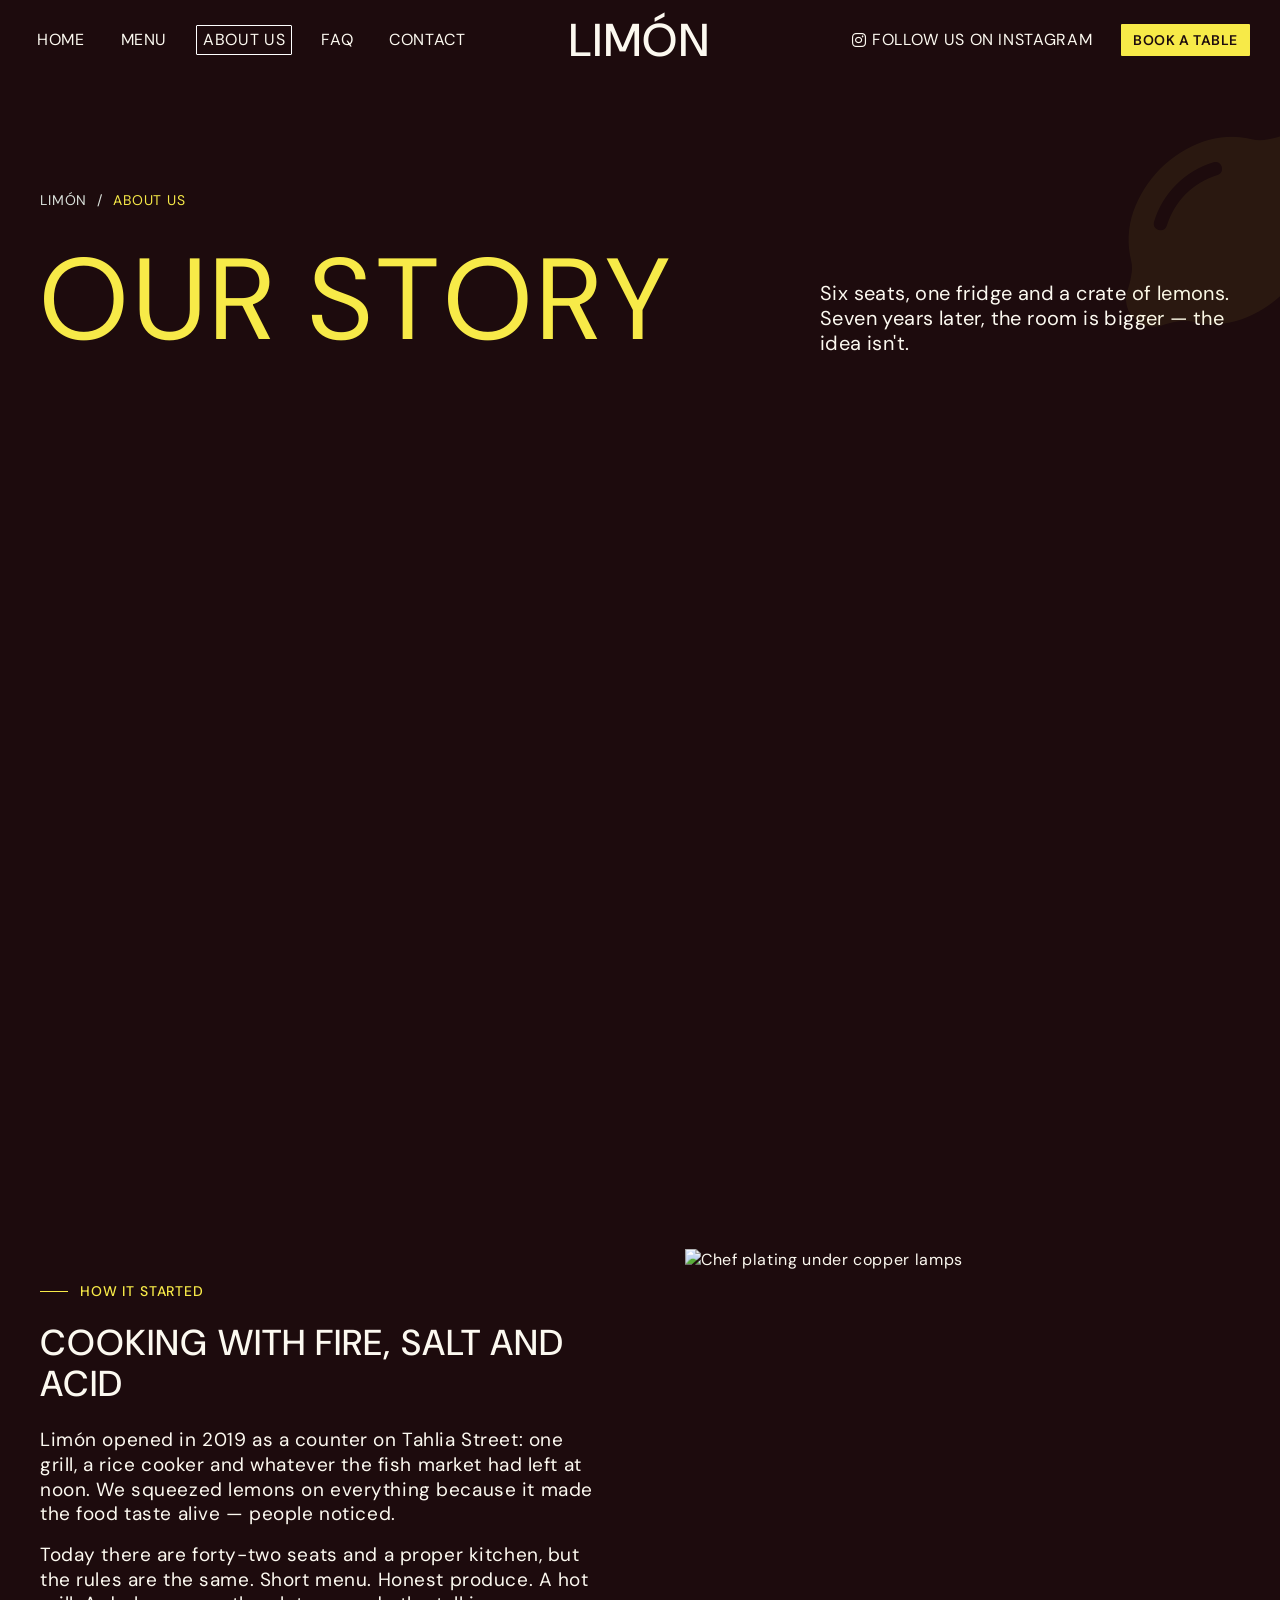
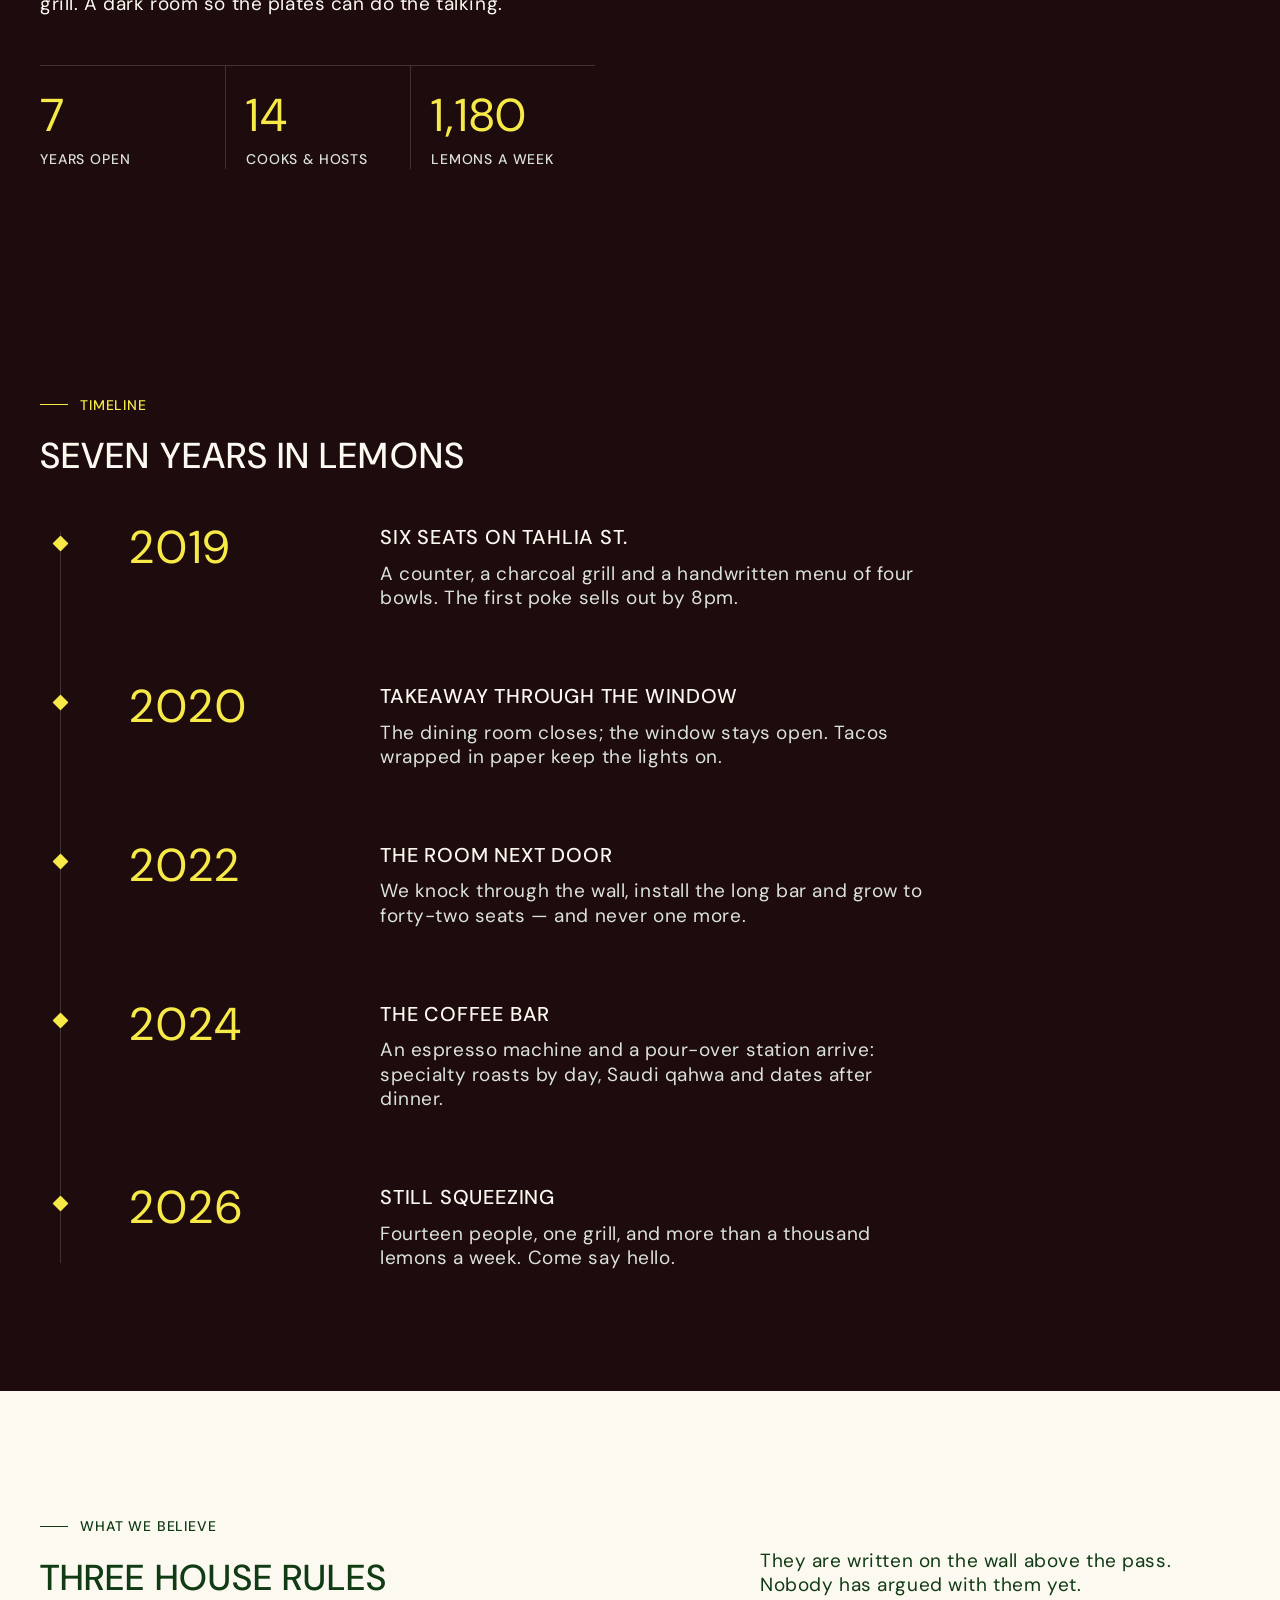
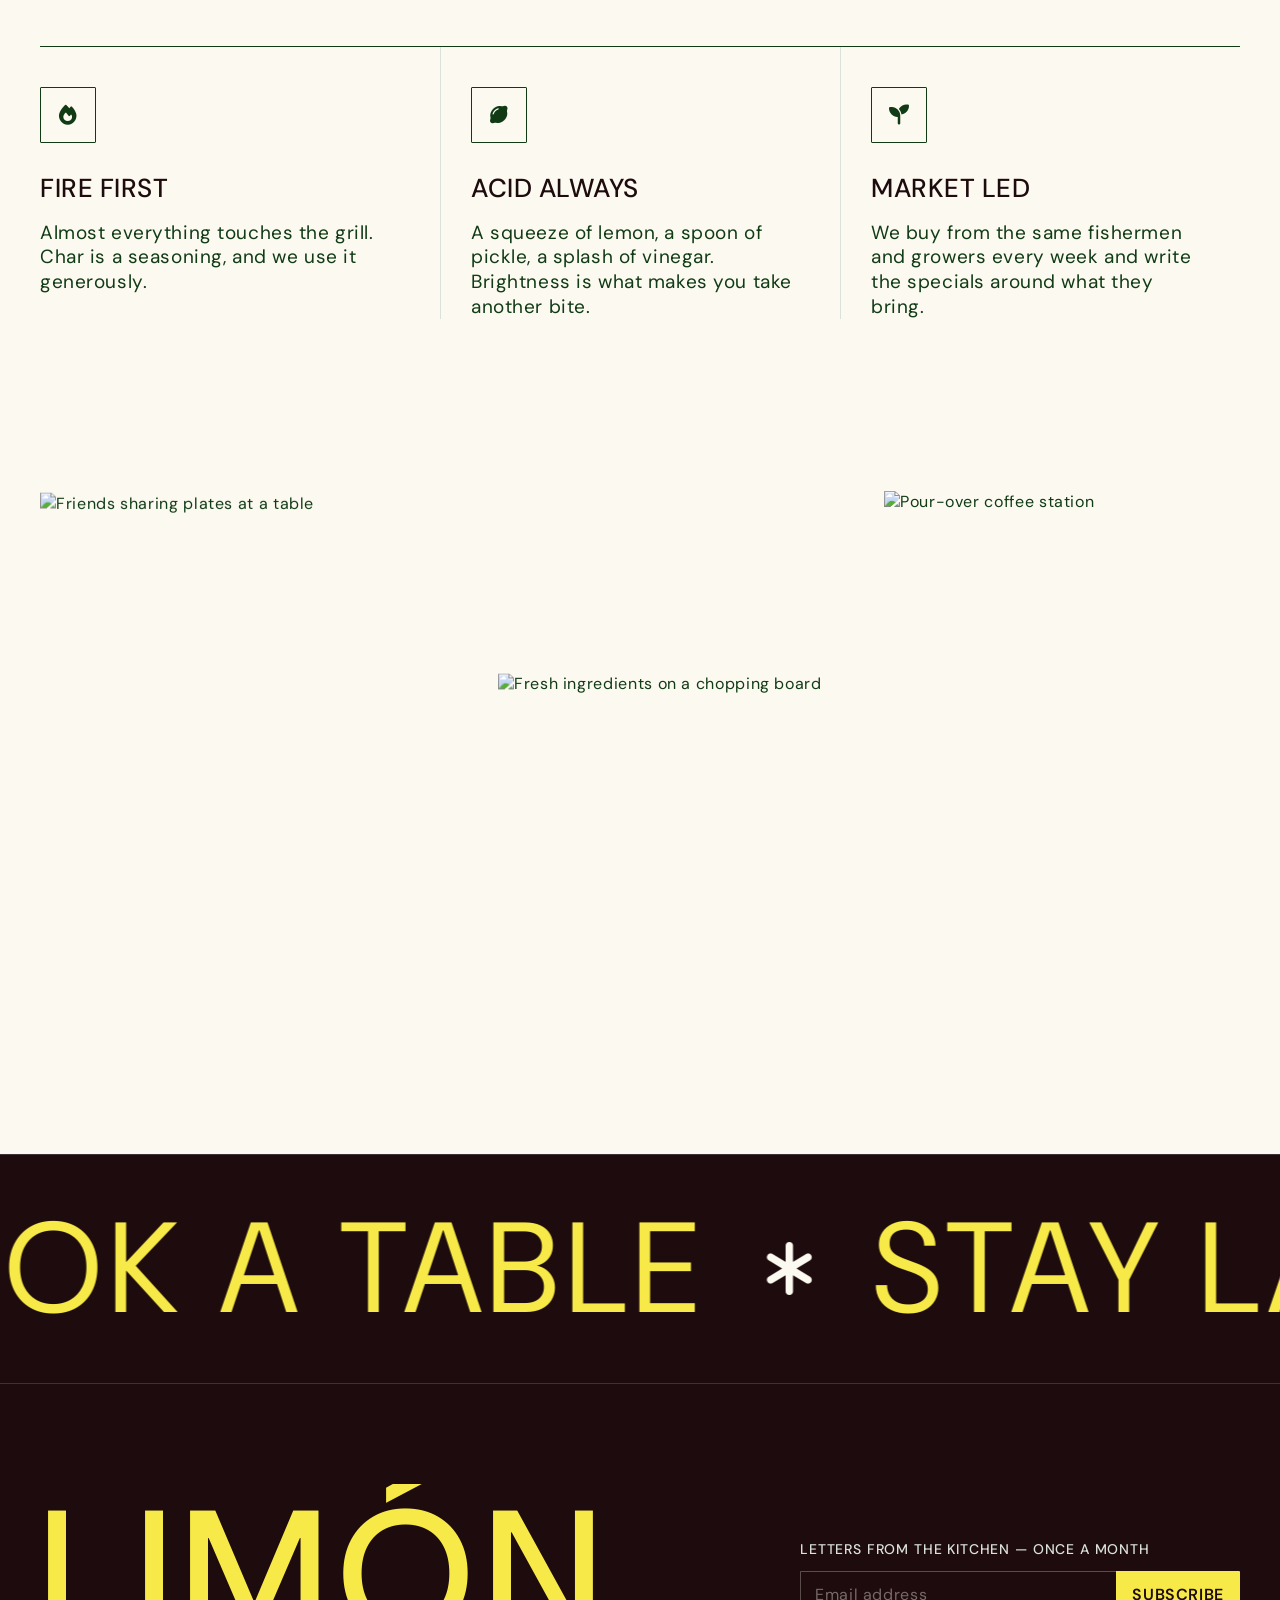
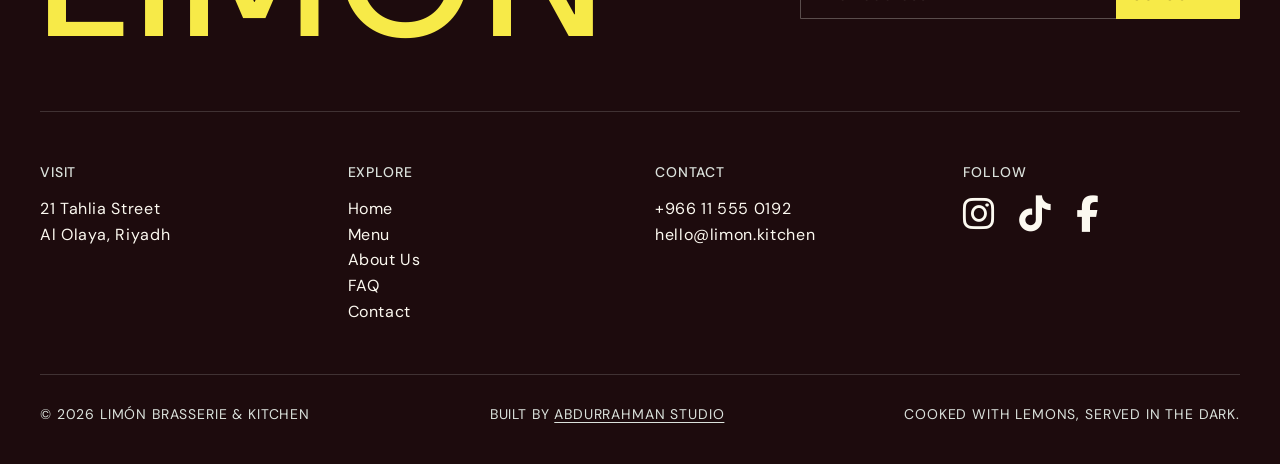
==== commit 90232a64: "Add footer credit link to wahidd.com on all pages Co-Authored-By: Claude Opus 5.5 <noreply@anthropic" ====
--- a/about.html
+++ b/about.html
@@ -203,6 +203,7 @@
 
       <div class="footer__bottom">
         <span>© <span class="js-year">2026</span> Limón Brasserie &amp; Kitchen</span>
+        <span>Built by <a href="https://wahidd.com/" style="color:inherit;text-decoration:underline;text-underline-offset:3px">Abdurrahman Studio</a></span>
         <span>Cooked with lemons, served in the dark.</span>
       </div>
     </div>
